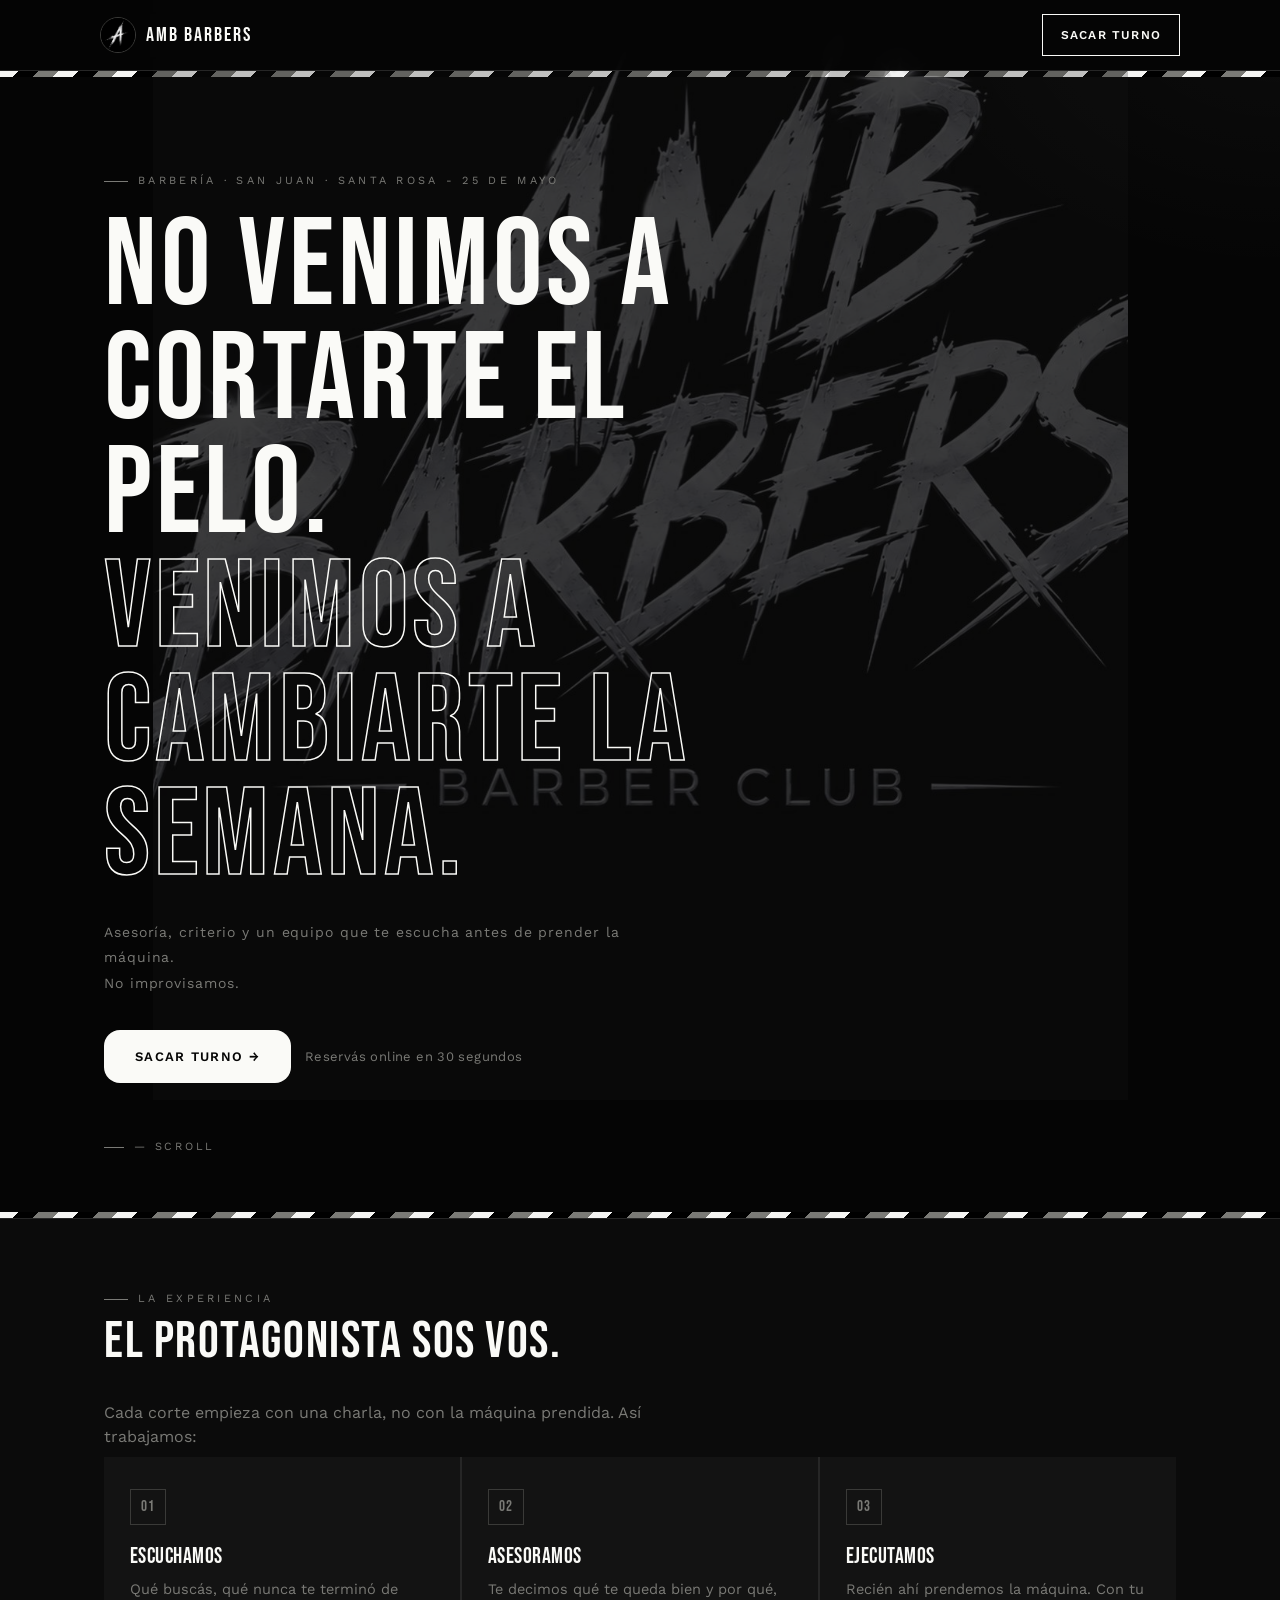
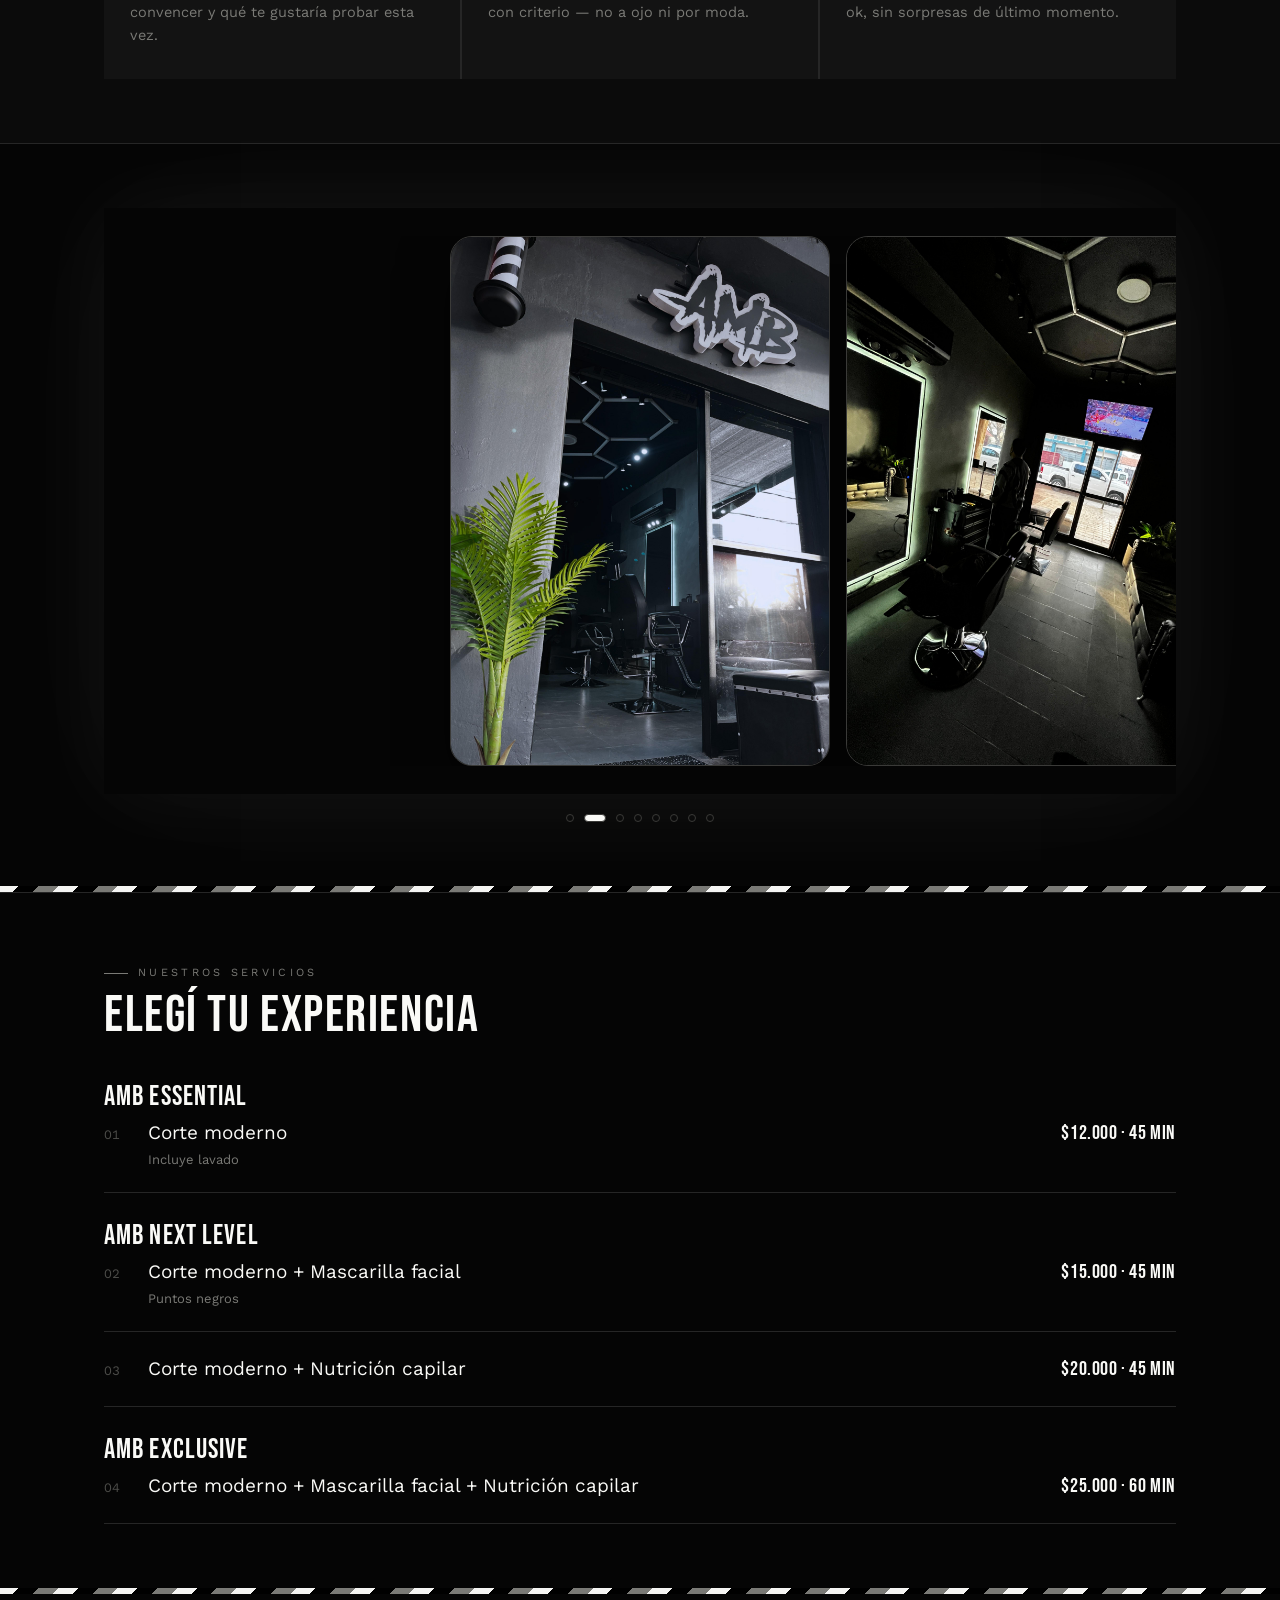
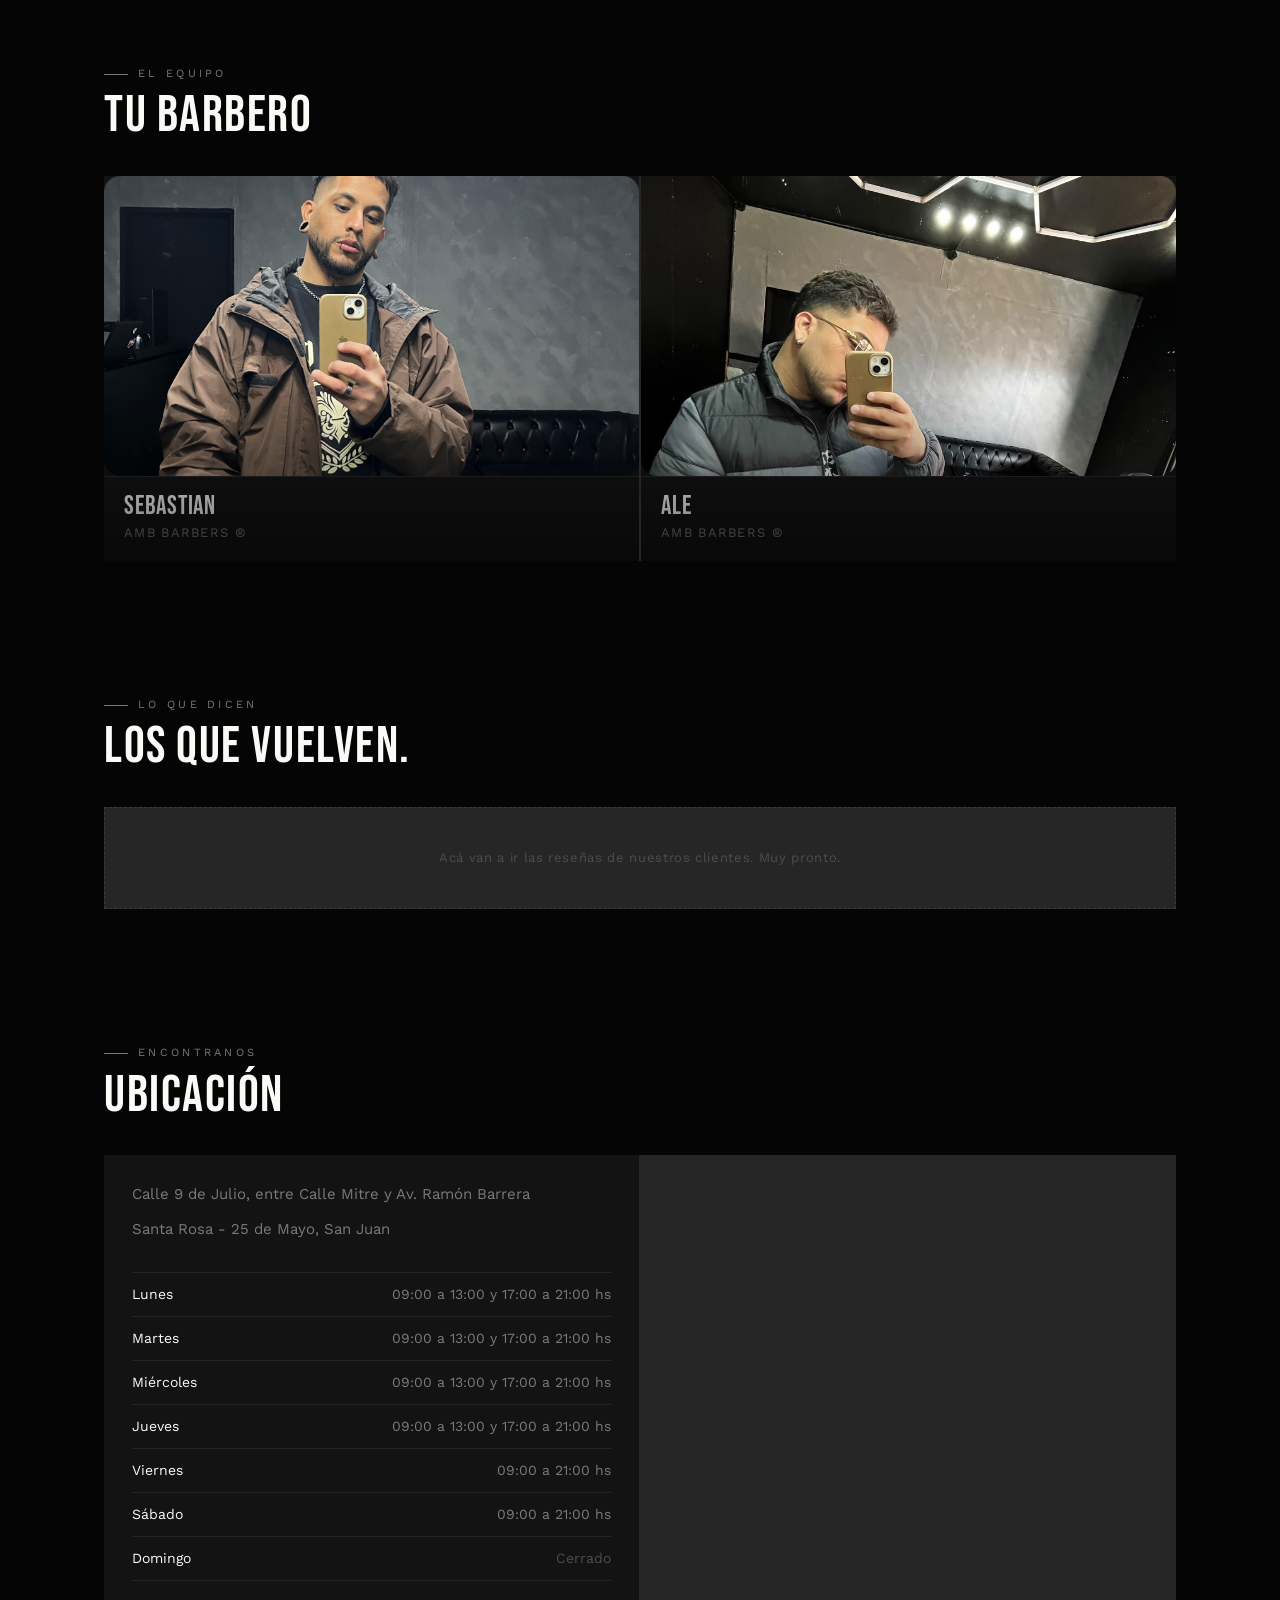
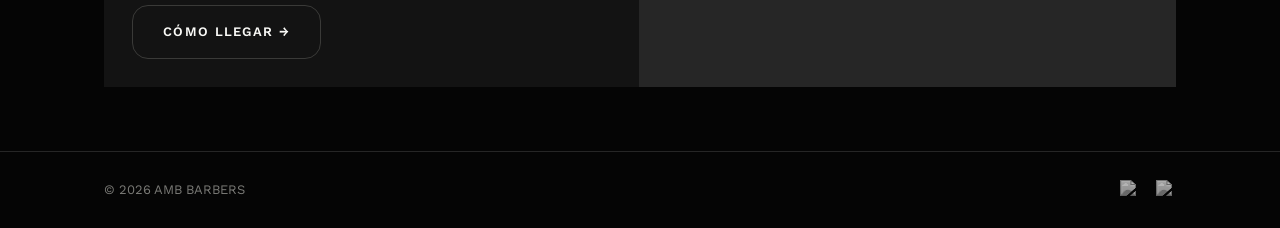
==== index.html @ 5ea49b8d "porfi dios q funcione" ====
<!DOCTYPE html>
<html lang="es">
<head>
<meta charset="UTF-8">
<meta name="viewport" content="width=device-width, initial-scale=1.0">
<title>AMB BARBERS | Turnos Online</title>
<meta name="description" content="Reservá tu turno online en AMB BARBERS, San Juan. Elegí barbero, servicio y horario en segundos.">

<!-- Open Graph: sin esto, WhatsApp Estado no arma el preview con foto -->
<meta property="og:type" content="website">
<meta property="og:url" content="https://nomadcode02-design.github.io/amb-barber/">
<meta property="og:title" content="AMB BARBERS | Turnos Online">
<meta property="og:description" content="Reservá tu turno online en AMB BARBERS, San Juan. Elegí barbero, servicio y horario en segundos.">
<meta property="og:image" content="https://nomadcode02-design.github.io/amb-barber/assets/logo-amb-barbers-watermark.jpg">
<meta property="og:image:secure_url" content="https://nomadcode02-design.github.io/amb-barber/assets/logo-amb-barbers-watermark.jpg">
<meta property="og:locale" content="es_AR">

<meta name="twitter:card" content="summary_large_image">
<meta name="twitter:title" content="AMB BARBERS | Turnos Online">
<meta name="twitter:description" content="Reservá tu turno online en AMB BARBERS, San Juan. Elegí barbero, servicio y horario en segundos.">
<meta name="twitter:image" content="https://nomadcode02-design.github.io/amb-barber/assets/logo-amb-barbers-watermark.jpg">
<link rel="preconnect" href="https://fonts.googleapis.com">
<link href="https://fonts.googleapis.com/css2?family=Bebas+Neue&family=Work+Sans:wght@400;500;600&display=swap" rel="stylesheet">
<link rel="stylesheet" href="style.css">
</head>
<body>

<div class="site-bg-mark"><img src="assets/logo-amb-barbers-watermark.jpg" alt=""></div>

<header>
  <div class="nav wrap">
    <a href="index.html" class="brand" id="brand-link">
      <img src="assets/logo-a-mark.jpeg" alt="AMB BARBERS">
      <span>AMB BARBERS</span>
    </a>
    <a class="cta" href="formulario.html">Sacar turno</a>
  </div>
</header>
<div class="stripe"></div>

<section class="hero">
  <div class="wrap hero-inner">
    <div class="hero-copy">
      <div class="eyebrow">Barbería · San Juan · Santa Rosa - 25 de Mayo</div>
      <h1>No venimos a cortarte el pelo.<br><em>Venimos a cambiarte la semana.</em></h1>
      <p class="fine-print" style="font-size:14px;color:var(--fg-dim);letter-spacing:.9px;margin-top:26px;margin-bottom:28px;line-height:1.8;">Asesoría, criterio y un equipo que te escucha antes de prender la máquina.<br>No improvisamos.</p>
      <div class="actions">
        <a class="btn btn-primary" href="formulario.html">Sacar turno →</a>
        <span class="reserva-sub">Reservás online en 30 segundos</span>
      </div>
      <div class="scroll-hint">— Scroll</div>
    </div>
  </div>
</section>

<div class="stripe"></div>

<section class="philosophy" id="experiencia">
  <div class="wrap">
    <div class="section-head">
      <div class="eyebrow">La experiencia</div>
      <h2>El protagonista sos vos.</h2>
    </div>
    <p style="max-width:620px;color:var(--fg-dim);font-size:16px;margin-bottom:8px">Cada corte empieza con una charla, no con la máquina prendida. Así trabajamos:</p>
    <div class="steps">
      <div class="step-card">
        <span class="step-num">01</span>
        <h3>Escuchamos</h3>
        <p>Qué buscás, qué nunca te terminó de convencer y qué te gustaría probar esta vez.</p>
      </div>
      <div class="step-card">
        <span class="step-num">02</span>
        <h3>Asesoramos</h3>
        <p>Te decimos qué te queda bien y por qué, con criterio — no a ojo ni por moda.</p>
      </div>
      <div class="step-card">
        <span class="step-num">03</span>
        <h3>Ejecutamos</h3>
        <p>Recién ahí prendemos la máquina. Con tu ok, sin sorpresas de último momento.</p>
      </div>
    </div>
  </div>
</section>

<section class="gallery-section">
  <div class="wrap">
    <div class="gallery-frame">
      <div class="carousel" id="carousel">
        <img src="assets/local-1.jpeg" alt="Entrada AMB Barbers">
        <img src="assets/local-2.jpeg" alt="Interior AMB Barbers">
        <img src="assets/local-3.jpeg" alt="Estación de espejos AMB Barbers">
        <img src="assets/local-4.jpeg" alt="Estaciones de corte AMB Barbers">
        <img src="assets/local-5.jpeg" alt="Silla de barbero AMB Barbers">
        <img src="assets/local-6.jpeg" alt="Salón AMB Barbers">
        <img src="assets/local-7.jpeg" alt="AMB Barbers">
        <img src="assets/local-8.jpeg" alt="AMB Barbers">
      </div>
    </div>
    <div class="carousel-dots" id="carousel-dots"></div>
  </div>
</section>

<div class="stripe"></div>

<section class="services" id="servicios">
  <div class="wrap">
    <div class="section-head">
      <div class="eyebrow">Nuestros servicios</div>
      <h2>Elegí tu experiencia</h2>
    </div>
    <div id="services-list"><!-- se completa desde data.js --></div>
  </div>
</section>

<div class="stripe"></div>

<section class="barbers-section">
  <div class="wrap">
    <div class="section-head">
      <div class="eyebrow">El equipo</div>
      <h2>Tu barbero</h2>
    </div>
    <div class="barbers">
      <div class="barber-card">
        <img src="assets/barbero-sebastian.jpeg" alt="Sebastian">
        <div class="info"><h3>Sebastian</h3><p>AMB BARBERS ®</p></div>
      </div>
      <div class="barber-card">
        <img src="assets/barbero-ale.jpeg" alt="Ale">
        <div class="info"><h3>Ale</h3><p>AMB BARBERS ®</p></div>
      </div>
    </div>
  </div>
</section>

<section class="testimonials-section">
  <div class="wrap">
    <div class="section-head">
      <div class="eyebrow">Lo que dicen</div>
      <h2>Los que vuelven.</h2>
    </div>
    <div class="testimonials">
      <div class="testi-placeholder">Acá van a ir las reseñas de nuestros clientes. Muy pronto.</div>
    </div>
  </div>
</section>

<section class="location-section">
  <div class="wrap">
    <div class="section-head">
      <div class="eyebrow">Encontranos</div>
      <h2>Ubicación</h2>
    </div>
    <div class="location">
      <div class="details">
        <p>Calle 9 de Julio, entre Calle Mitre y Av. Ramón Barrera</p>
        <p>Santa Rosa - 25 de Mayo, San Juan</p>

        <div class="hours" id="hours-list"><!-- se completa desde data.js --></div>

        <a class="btn btn-outline" href="https://www.google.com/maps/dir/?api=1&destination=AMB+BARBER+CREW+San+Juan" target="_blank" rel="noopener">Cómo llegar →</a>
      </div>
      <iframe src="https://www.google.com/maps/embed?pb=!1m18!1m12!1m3!1d1167.2320628556251!2d-68.31467942738881!3d-31.74550204469777!2m3!1f0!2f0!3f0!3m2!1i1024!2i768!4f13.1!3m3!1m2!1s0x968105f3e733da51%3A0xf9f2771a31c8fe1!2sAMB%20BARBER%20CREW!5e0!3m2!1ses-419!2sar!4v1773556820463!5m2!1ses-419!2sar" loading="lazy"></iframe>
    </div>
  </div>
</section>

<footer>
  <div class="wrap row">
    <span>© 2026 AMB BARBERS</span>
    <div class="socials">
      <a href="https://www.instagram.com/amb_barbers?igsh=MWtrejcyOGhrdHF5eA%3D%3D&utm_source=qr" target="_blank" rel="noopener"><img src="https://placehold.co/20x20/1c1a17/f2ede2?text=IG" alt="Instagram"></a>
      <a href="formulario.html"><img src="https://placehold.co/20x20/1c1a17/8fbf7a?text=WA" alt="WhatsApp"></a>
    </div>
  </div>
</footer>

<script src="data.js"></script>
<script>
  // Servicios
  const list = document.getElementById('services-list');
  const BADGES = {
    'corte-lavado': 'AMB ESSENTIAL',
    'corte-mascarilla': 'AMB NEXT LEVEL',
    'corte-completo': 'AMB EXCLUSIVE',
  };
  SERVICIOS.forEach((s,i)=>{
    const badge = BADGES[s.id];
    if (badge) {
      const badgeWrap = document.createElement('div');
      badgeWrap.className = 'service-badge-wrap';
      badgeWrap.innerHTML = `<span class="service-badge">${badge}</span>`;
      list.appendChild(badgeWrap);
    }
    const row = document.createElement('div');
    row.className = 'service-row' + (badge ? ' has-badge' : '');
    row.innerHTML = `<span class="num">0${i+1}</span><span class="name">${s.nombre}${s.detalle?`<small>${s.detalle}</small>`:''}</span><span class="meta">${s.precio} · ${s.duracion} min</span>`;
    list.appendChild(row);
  });

  // Horarios (usa las mismas constantes de data.js, no se tocan)
  const NOMBRES_DIA = ['Domingo','Lunes','Martes','Miércoles','Jueves','Viernes','Sábado'];
  const hoursList = document.getElementById('hours-list');
  for (let d = 1; d <= 7; d++) {
    const dow = d % 7; // 1..6,0 -> Lunes..Sábado,Domingo
    const franjasDelDia = HORARIOS_POR_DIA[dow] || [];
    const abierto = franjasDelDia.length > 0;
    const textoHorario = abierto
      ? franjasDelDia.map(f => `${f.apertura} a ${f.cierre}`).join(' y ') + ' hs'
      : 'Cerrado';
    const row = document.createElement('div');
    row.className = 'hours-row' + (abierto ? '' : ' closed');
    row.innerHTML = `<span class="day">${NOMBRES_DIA[dow]}</span><span class="time">${textoHorario}</span>`;
    hoursList.appendChild(row);
  }  // Carrusel de fotos del local: arma los puntos y sincroniza con el scroll
  const carousel = document.getElementById('carousel');
  const dotsWrap = document.getElementById('carousel-dots');
  if (carousel && dotsWrap) {
    const slides = Array.from(carousel.children);
    slides.forEach((_, i) => {
      const dot = document.createElement('button');
      dot.className = 'dot' + (i === 0 ? ' active' : '');
      dot.setAttribute('aria-label', `Ver foto ${i + 1}`);
      dot.addEventListener('click', () => {
        slides[i].scrollIntoView({ behavior: 'smooth', inline: 'center', block: 'nearest' });
      });
      dotsWrap.appendChild(dot);
    });
    const dots = Array.from(dotsWrap.children);

    const carouselObserver = new IntersectionObserver((entries) => {
      entries.forEach(entry => {
        if (entry.isIntersecting) {
          const idx = slides.indexOf(entry.target);
          dots.forEach(d => d.classList.remove('active'));
          if (dots[idx]) dots[idx].classList.add('active');
        }
      });
    }, { root: carousel, threshold: 0.6 });
    slides.forEach(s => carouselObserver.observe(s));
  }

  // Doble clic en el logo → acceso directo al panel de control
  const brandLink = document.getElementById('brand-link');
  if (brandLink) {
    let clickTimer = null;
    brandLink.addEventListener('click', (e) => {
      e.preventDefault();
      if (clickTimer) {
        clearTimeout(clickTimer);
        clickTimer = null;
        window.location.href = 'panel.html';
      } else {
        clickTimer = setTimeout(() => {
          clickTimer = null;
          window.location.href = brandLink.getAttribute('href');
        }, 280);
      }
    });
  }
</script>
</body>
</html>
---- style.css ----
:root{
  --bg:#050505;
  --bg-alt:#0e0e0e;
  --panel:#131313;
  --panel-2:#1a1a1a;
  --fg:#fafaf7;
  --fg-dim:#7a7a76;
  --fg-dimmer:#4d4d4a;
  --line:#262626;
  --line-strong:#3a3a38;
  --accent:#ffffff;
  --radius:16px;
}

*{box-sizing:border-box;margin:0;padding:0}

html{-webkit-tap-highlight-color:transparent}

body{
  background:
    radial-gradient(ellipse 900px 500px at 15% -10%, rgba(255,255,255,.05), transparent 60%),
    radial-gradient(ellipse 700px 500px at 100% 0%, rgba(255,255,255,.03), transparent 55%),
    var(--bg);
  color:var(--fg);
  font-family:'Work Sans',sans-serif;
  line-height:1.5;
  -webkit-font-smoothing:antialiased;
  overflow-x:hidden;
}

h1,h2,h3,.display{
  font-family:'Bebas Neue',sans-serif;
  letter-spacing:.03em;
  font-weight:400;
  line-height:.92;
  text-transform:uppercase;
}

a{color:inherit;text-decoration:none}
img{max-width:100%;display:block}

.wrap{max-width:1120px;margin:0 auto;padding:0 24px}

::selection{background:var(--fg);color:var(--bg)}

/* ---- signature: barber-pole stripe divider (mono: negro / blanco / gris) ---- */
.stripe{
  height:6px;
  background:repeating-linear-gradient(
    -45deg,
    #000 0 14px,
    #f5f5f3 14px 28px,
    #7a7a76 28px 42px
  );
}

/* ---- header ---- */
header{
  position:sticky;top:0;z-index:20;
  background:rgba(5,5,5,.85);
  backdrop-filter:blur(10px);
  border-bottom:1px solid var(--line);
}
.nav{display:flex;align-items:center;justify-content:space-between;padding:14px 20px;gap:12px}
.brand{display:flex;align-items:center;gap:10px;min-width:0}
.brand img{height:36px;width:36px;border-radius:50%;object-fit:cover;flex-shrink:0;border:1px solid var(--line-strong)}
.brand span{font-family:'Bebas Neue',sans-serif;font-size:20px;letter-spacing:.1em;white-space:nowrap}
.nav a.cta{
  border:1px solid var(--fg);
  color:var(--fg);
  padding:11px 18px;
  font-size:12px;
  letter-spacing:.1em;
  text-transform:uppercase;
  font-weight:600;
  white-space:nowrap;
  transition:background .15s,color .15s;
}
.nav a.cta:hover,.nav a.cta:active{background:var(--fg);color:var(--bg)}

/* ---- hero ---- */
.hero{padding:88px 0 56px;position:relative;overflow:hidden}
.hero .eyebrow{
  display:inline-flex;align-items:center;gap:10px;
  color:var(--fg-dim);letter-spacing:.3em;text-transform:uppercase;font-size:11px;margin-bottom:20px;
}
.hero .eyebrow::before{content:'';width:24px;height:1px;background:var(--fg-dim)}
.hero h1{font-size:clamp(48px,13vw,124px);}
.hero h1 em{font-style:normal;-webkit-text-stroke:1.5px var(--fg);color:transparent}
.hero p{max-width:520px;color:var(--fg-dim);margin-top:22px;font-size:16px}
.hero .actions{display:flex;gap:14px;margin-top:34px;flex-wrap:wrap}

.btn{
  display:inline-flex;align-items:center;justify-content:center;
  padding:16px 30px;border-radius:var(--radius);
  font-size:13px;letter-spacing:.1em;text-transform:uppercase;font-weight:600;
  transition:transform .15s, background .15s, color .15s, border-color .15s;
  min-height:50px;
  border:1px solid transparent;
}
.btn-primary{background:var(--fg);color:var(--bg)}
.btn-primary:hover{transform:translateY(-2px);background:#d8d8d4}
.btn-outline{border:1px solid var(--line-strong);color:var(--fg)}
.btn-outline:hover{border-color:var(--fg)}

/* ---- section shell ---- */
section{padding:64px 0}
.section-head{margin-bottom:36px}
.section-head .eyebrow{
  display:inline-flex;align-items:center;gap:10px;
  color:var(--fg-dim);letter-spacing:.3em;text-transform:uppercase;font-size:11px;margin-bottom:10px;
}
.section-head .eyebrow::before{content:'';width:24px;height:1px;background:var(--fg-dim)}
.section-head h2{font-size:clamp(32px,7vw,52px)}

/* ---- philosophy ---- */
.philosophy{background:rgba(14,14,14,.72);backdrop-filter:blur(2px);-webkit-backdrop-filter:blur(2px);border-top:1px solid var(--line);border-bottom:1px solid var(--line)}
.philosophy p{max-width:680px;color:var(--fg-dim);font-size:17px}
.philosophy p+p{margin-top:14px}

/* ---- gallery ---- */
.gallery{display:grid;grid-template-columns:repeat(6,1fr);gap:2px;background:var(--line)}
.gallery img{width:100%;height:170px;object-fit:cover;border-radius:var(--radius);transition:filter .25s}
.gallery img:hover{filter:grayscale(0)}
@media(max-width:720px){.gallery{grid-template-columns:repeat(3,1fr)}.gallery img{height:120px}}
@media(max-width:420px){.gallery{grid-template-columns:repeat(2,1fr)}.gallery img{height:150px}}

/* ---- services ---- */
.services{border-top:1px solid var(--line)}
.service-row{
  display:flex;justify-content:space-between;align-items:baseline;
  padding:22px 0;border-bottom:1px solid var(--line);
  gap:16px;
}
.service-row.has-badge{padding-top:0}
.service-badge-wrap{display:flex;padding-top:22px}
.service-badge-wrap:first-child{padding-top:0}
.service-badge{
  color:var(--fg);
  font-family:'Bebas Neue',sans-serif;
  font-size:clamp(22px,5vw,28px);
  letter-spacing:.04em;
}
.service-row .num{color:var(--fg-dimmer);font-size:13px;width:28px;flex-shrink:0;font-variant-numeric:tabular-nums}
.service-row .name{flex:1;font-size:19px}
.service-row .name small{display:block;color:var(--fg-dim);font-size:13px;margin-top:3px;text-transform:none;letter-spacing:0}
.service-row .meta{color:var(--fg);font-family:'Bebas Neue',sans-serif;font-size:20px;letter-spacing:.03em;white-space:nowrap}
@media(max-width:520px){
  .service-row{flex-wrap:wrap}
  .service-row .name{width:100%}
  .service-row .meta{margin-left:40px}
}

/* ---- barbers ---- */
.barbers{display:grid;grid-template-columns:1fr 1fr;gap:2px;background:var(--line)}
.barber-card{background:var(--panel);overflow:hidden;position:relative}
.barber-card img{width:100%;height:300px;object-fit:cover;border-radius:var(--radius)}
.barber-card .info{padding:18px 20px;border-top:1px solid var(--line)}
.barber-card h3{font-size:26px}
.barber-card p{color:var(--fg-dim);font-size:13px;margin-top:4px;letter-spacing:.1em;text-transform:uppercase}
@media(max-width:600px){.barbers{grid-template-columns:1fr}.barber-card img{height:260px}}

/* ---- location ---- */
.location{display:grid;grid-template-columns:1fr 1fr;gap:2px;align-items:stretch;background:var(--line)}
.location .details{background:var(--panel);padding:28px;display:flex;flex-direction:column;justify-content:center}
.location .details p{color:var(--fg-dim);margin-bottom:12px;font-size:15px}
.location .details p:last-child{color:var(--fg);letter-spacing:.05em}
.location iframe{width:100%;height:100%;min-height:280px;border:0;filter:grayscale(100%) invert(92%) contrast(85%)}
@media(max-width:720px){.location{grid-template-columns:1fr}.location iframe{min-height:240px}}

/* ---- footer ---- */
footer{border-top:1px solid var(--line);padding:28px 0;color:var(--fg-dim);font-size:13px}
footer .row{display:flex;justify-content:space-between;align-items:center;flex-wrap:wrap;gap:16px}
.socials{display:flex;gap:16px}
.socials img{height:20px;width:20px;opacity:.7;filter:grayscale(100%)}
.socials a:hover img{opacity:1}

/* ---- mobile refinements ---- */
@media(max-width:600px){
  .wrap{padding:0 18px}
  .hero{padding:64px 0 40px}
  .hero .actions{flex-direction:column}
  .hero .actions .btn{width:100%}
  section{padding:48px 0}
  .nav a.cta{padding:9px 14px;font-size:11px}
  .brand span{font-size:17px}
}

/* ---- accessibility ---- */
a:focus-visible,button:focus-visible{outline:2px solid var(--fg);outline-offset:2px}

/* ================= NUEVO: sección "experiencia" con pasos ================= */
.steps{display:grid;grid-template-columns:repeat(3,1fr);gap:2px;background:var(--line);margin-top:8px}
.step-card{
  background:var(--panel);padding:32px 26px;position:relative;overflow:hidden;
  transition:background .2s;
}
.step-card::before{
  content:'';position:absolute;top:0;left:0;right:0;height:1px;
  background:linear-gradient(90deg,transparent,rgba(255,255,255,.5),transparent);
  opacity:0;transition:opacity .25s;
}
.step-card:hover{background:var(--panel-2)}
.step-card:hover::before{opacity:1}
.step-num{
  display:inline-flex;align-items:center;justify-content:center;
  width:36px;height:36px;border:1px solid var(--line-strong);
  font-family:'Bebas Neue',sans-serif;font-size:15px;letter-spacing:.05em;
  margin-bottom:22px;color:var(--fg-dim);
}
.step-card h3{font-size:22px;margin-bottom:10px;letter-spacing:.02em}
.step-card p{color:var(--fg-dim);font-size:14.5px;line-height:1.6}
@media(max-width:720px){.steps{grid-template-columns:1fr}}

/* ================= NUEVO: hero — solo texto, con el logo grande de fondo global ================= */
.hero-inner{position:relative}
.hero-copy{position:relative;z-index:2;max-width:640px}
.reserva-sub{color:var(--fg-dim);font-size:13px;letter-spacing:.03em;align-self:center}
.scroll-hint{
  margin-top:56px;color:var(--fg-dim);font-size:11px;letter-spacing:.25em;text-transform:uppercase;
  display:flex;align-items:center;gap:10px;
}
.scroll-hint::before{content:'';width:20px;height:1px;background:var(--fg-dim)}
@media(max-width:720px){
  .hero-copy{max-width:100%}
}

/* ================= NUEVO: brillo / glass en botones y tarjetas ================= */
.btn-primary{position:relative;overflow:hidden}
.btn-primary::after{
  content:'';position:absolute;top:0;left:-60%;width:40%;height:100%;
  background:linear-gradient(115deg,transparent,rgba(0,0,0,.25),transparent);
  transform:skewX(-20deg);transition:left .5s ease;
}
.btn-primary:hover::after{left:130%}

.glass{
  background:rgba(255,255,255,.03);
  border:1px solid var(--line-strong);
  backdrop-filter:blur(6px);
  box-shadow:0 1px 0 rgba(255,255,255,.06) inset, 0 20px 40px rgba(0,0,0,.35);
}

/* ================= NUEVO: equipo (grid glossy) ================= */
.barbers{grid-template-columns:repeat(2,1fr)}
.barber-card{position:relative}
.barber-card::after{
  content:'';position:absolute;inset:0;pointer-events:none;
  background:linear-gradient(180deg,transparent 55%,rgba(0,0,0,.55) 100%);
}
.barber-card img{transition:transform .4s ease, filter .4s ease}
.barber-card:hover img{transform:scale(1.04)}

/* ================= NUEVO: servicios en columnas ================= */
.services-grid{display:grid;grid-template-columns:1fr;gap:0 48px}
@media(min-width:760px){.services-grid{grid-template-columns:1fr 1fr}}
.services-col .col-label{
  color:var(--fg-dim);letter-spacing:.25em;text-transform:uppercase;font-size:11px;
  padding-bottom:14px;border-bottom:1px solid var(--line-strong);margin-bottom:6px;
}

/* ================= NUEVO: testimonios (placeholder) ================= */
.testimonials{display:grid;grid-template-columns:repeat(3,1fr);gap:2px;background:var(--line)}
.testi-card{background:var(--panel);padding:28px;display:flex;flex-direction:column;gap:16px;min-height:170px}
.testi-card .stars{color:var(--fg-dim);letter-spacing:.15em;font-size:13px}
.testi-card blockquote{color:var(--fg-dim);font-size:14.5px;line-height:1.6;flex:1}
.testi-card .who{font-size:13px;color:var(--fg-dimmer);letter-spacing:.05em}
.testi-placeholder{
  grid-column:1/-1;padding:40px 24px;text-align:center;
  color:var(--fg-dimmer);font-size:13px;letter-spacing:.05em;
  border:1px dashed var(--line-strong);background:transparent;
}
@media(max-width:760px){.testimonials{grid-template-columns:1fr}}

/* ================= NUEVO: horarios en Ubicación ================= */
.hours{margin-top:20px;border-top:1px solid var(--line)}
.hours-row{display:flex;justify-content:space-between;padding:11px 0;border-bottom:1px solid var(--line);font-size:14px}
.hours-row .day{color:var(--fg)}
.hours-row .time{color:var(--fg-dim)}
.hours-row.closed .time{color:var(--fg-dimmer)}
.location .details .btn{margin-top:24px;align-self:flex-start}

/* ================= NUEVO: logo de fondo en sección equipo ================= */
.barbers-wrap{position:relative;overflow:hidden}
.team-watermark{
  position:absolute;
  top:50%;left:50%;
  width:min(900px,140%);
  transform:translate(-50%,-50%) rotate(-4deg);
  opacity:.06;
  filter:grayscale(100%) contrast(1.1);
  pointer-events:none;
  z-index:0;
  mix-blend-mode:screen;
}
.barbers-wrap .section-head,.barbers-wrap .barbers{position:relative;z-index:1}
.brand img{background:#000}

/* ================= NUEVO: foto real en el hero (reemplaza el blob) ================= */
.hero-photo{
  position:absolute;inset:0;width:100%;height:100%;object-fit:cover;
}
.hero-visual::before{
  content:'';position:absolute;inset:0;z-index:1;
  background:linear-gradient(180deg,rgba(0,0,0,.15),rgba(0,0,0,.55) 100%);
}

/* ================= NUEVO: logo grande de fondo, fijo, en TODA la web (index y formulario) ================= */
.site-bg-mark{
  position:fixed;top:50%;left:50%;
  width:min(1000px,150vw);
  aspect-ratio:1/1.3;
  transform:translate(-50%,-50%);
  pointer-events:none;
  z-index:0;
}
.site-bg-mark img{
  width:100%;height:100%;object-fit:contain;
  mix-blend-mode:screen;
  opacity:.24;
}
header,section,footer,.form-shell{position:relative;z-index:1}

/* ================= NUEVO: hero como foto enmarcada (más prolijo que el recorte a sangre) ================= */
.hero-visual{display:flex;align-items:center;justify-content:center}
.photo-frame{
  position:relative;width:100%;aspect-ratio:4/5;
  padding:14px;
  border:1px solid var(--line-strong);
  border-radius:calc(var(--radius) + 10px);
  background:linear-gradient(160deg,#161616,#0a0a0a);
  box-shadow:0 40px 80px rgba(0,0,0,.55);
  overflow:hidden;
}
.photo-frame::before{
  content:'';position:absolute;inset:-1px;
  border:1px solid rgba(255,255,255,.08);
  border-radius:inherit;
  pointer-events:none;
}
.photo-frame img.frame-photo{
  width:100%;height:100%;object-fit:cover;
  border-radius:var(--radius);
  display:block;
}
.frame-shine{
  position:absolute;inset:14px;pointer-events:none;
  background:linear-gradient(115deg,rgba(255,255,255,.16) 0%,transparent 30%);
}

/* Logo grande, transparentado (el negro se funde con el fondo) + aura blanca */
.emblem-aura{
  position:absolute;top:50%;left:50%;
  width:80%;aspect-ratio:1/1;
  transform:translate(-50%,-50%);
  background:radial-gradient(circle, rgba(255,255,255,.4) 0%, rgba(255,255,255,.12) 35%, transparent 70%);
  filter:blur(18px);
  pointer-events:none;
}
.frame-emblem{
  position:absolute;top:50%;left:50%;
  width:72%;
  transform:translate(-50%,-50%);
  mix-blend-mode:screen;
  filter:drop-shadow(0 0 30px rgba(255,255,255,.35)) contrast(1.15);
  pointer-events:none;
}
@media(max-width:860px){.photo-frame{aspect-ratio:16/10}}

/* ================= NUEVO: carrusel de galería (una foto a la vez, deslizable) ================= */
.gallery-frame{
  padding:28px 0;
  box-shadow:
    0 0 90px rgba(255,255,255,.05),
    0 0 160px rgba(255,255,255,.03);
}
.carousel{
  display:flex;overflow-x:auto;scroll-snap-type:x mandatory;gap:16px;
  -webkit-overflow-scrolling:touch;
  scrollbar-width:none;
  padding:0 calc(50% - 190px);
}
.carousel::-webkit-scrollbar{display:none}
.carousel img{
  flex:0 0 380px;width:380px;height:530px;object-fit:cover;
  scroll-snap-align:center;
  border:1px solid var(--line-strong);
  border-radius:calc(var(--radius) + 6px);
  box-shadow:0 20px 50px rgba(0,0,0,.5);
}
@media(max-width:720px){
  .carousel{padding:0 calc(50% - 42vw)}
  .carousel img{flex-basis:84vw;width:84vw;height:calc(84vw * 1.4)}
}

.carousel-dots{display:flex;justify-content:center;gap:10px;margin-top:20px}
.dot{
  width:8px;height:8px;border-radius:50%;border:1px solid var(--line-strong);
  background:transparent;padding:0;cursor:pointer;transition:background .2s,width .3s;
}
.dot.active{background:var(--fg);width:22px;border-radius:5px}

/* ================= NUEVO: formulario de reserva (panel de vidrio) ================= */

/* El "coso grande" transparente que envuelve todo el formulario */
.form-panel{
  background:rgba(255,255,255,.035);
  border:1px solid var(--line-strong);
  border-radius:calc(var(--radius) + 6px);
  backdrop-filter:blur(14px);
  -webkit-backdrop-filter:blur(14px);
  box-shadow:0 1px 0 rgba(255,255,255,.06) inset, 0 20px 50px rgba(0,0,0,.4);
  padding:32px 24px;
}
@media(max-width:600px){.form-panel{padding:26px 18px}}

/* Los "cositos" transparentes: inputs, selects, tarjetas de barbero, horarios */
.form-panel input,
.form-panel select{
  background:rgba(255,255,255,.045) !important;
  border:1px solid var(--line-strong) !important;
  backdrop-filter:blur(6px);
  -webkit-backdrop-filter:blur(6px);
}
.form-panel input:focus,
.form-panel select:focus{
  background:rgba(255,255,255,.08) !important;
}
.form-panel .barber-pick label.opt{
  background:rgba(255,255,255,.045);
  backdrop-filter:blur(6px);
  -webkit-backdrop-filter:blur(6px);
}
.form-panel .barber-pick label.opt:has(input:checked){
  background:rgba(255,255,255,.09);
}
.form-panel .opt-avatar{
  background:rgba(255,255,255,.06);
}
.form-panel .time-pill{
  background:rgba(255,255,255,.045);
  backdrop-filter:blur(6px);
  -webkit-backdrop-filter:blur(6px);
}
.form-panel .time-pill:hover{
  background:rgba(255,255,255,.08);
}
.form-panel .time-pill.selected{
  background:var(--fg);
}
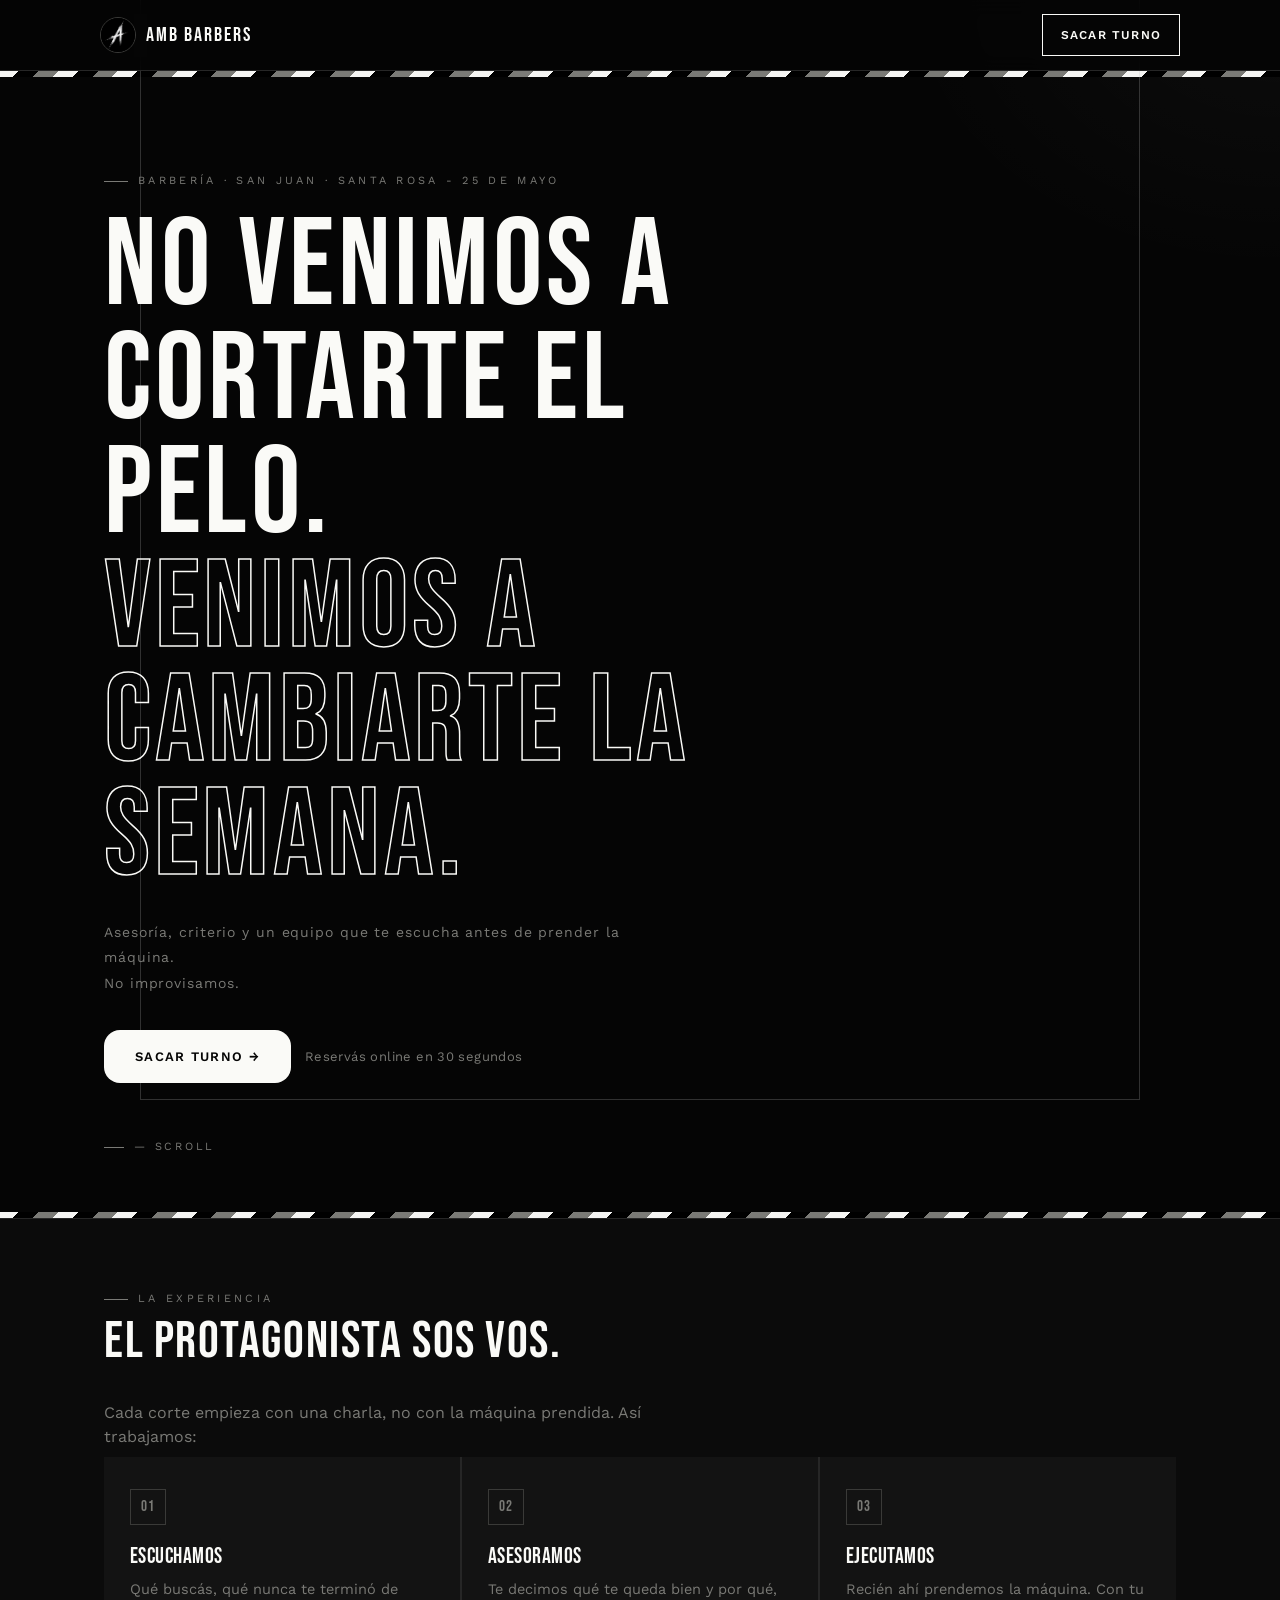
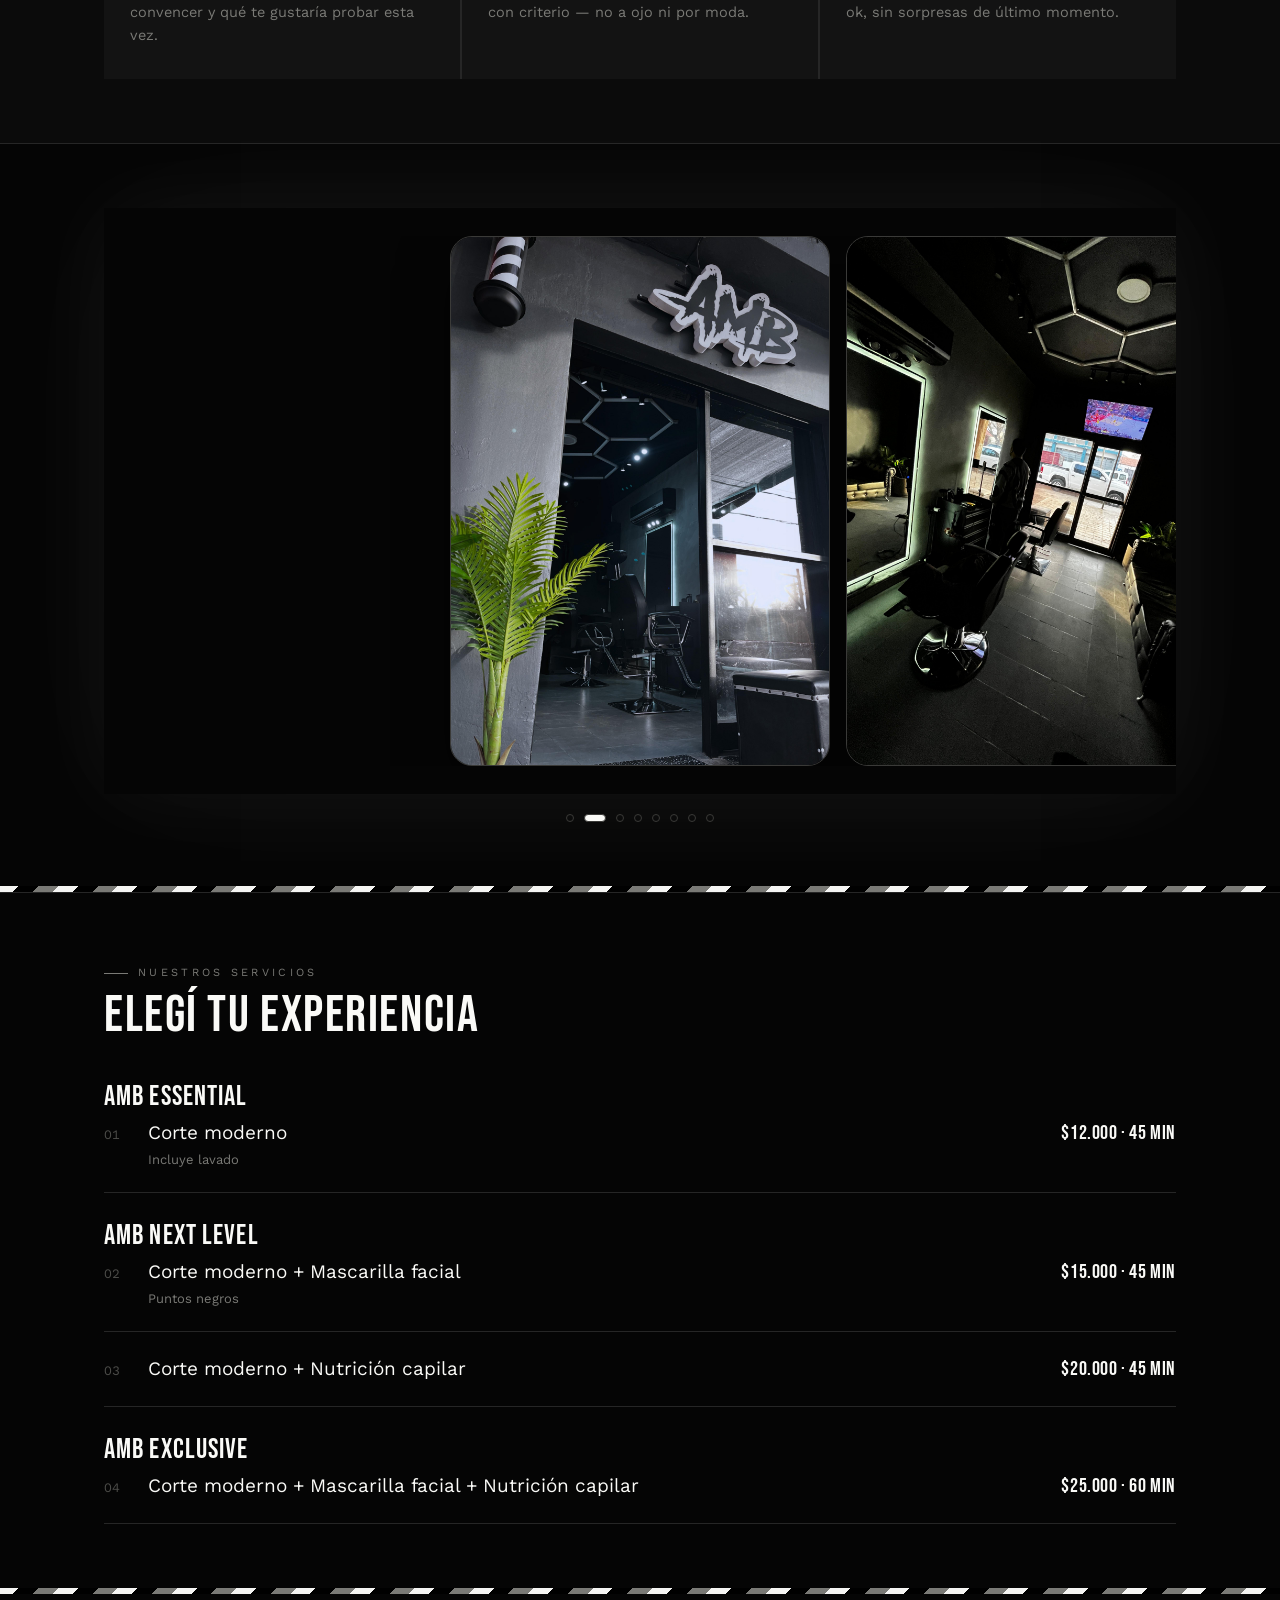
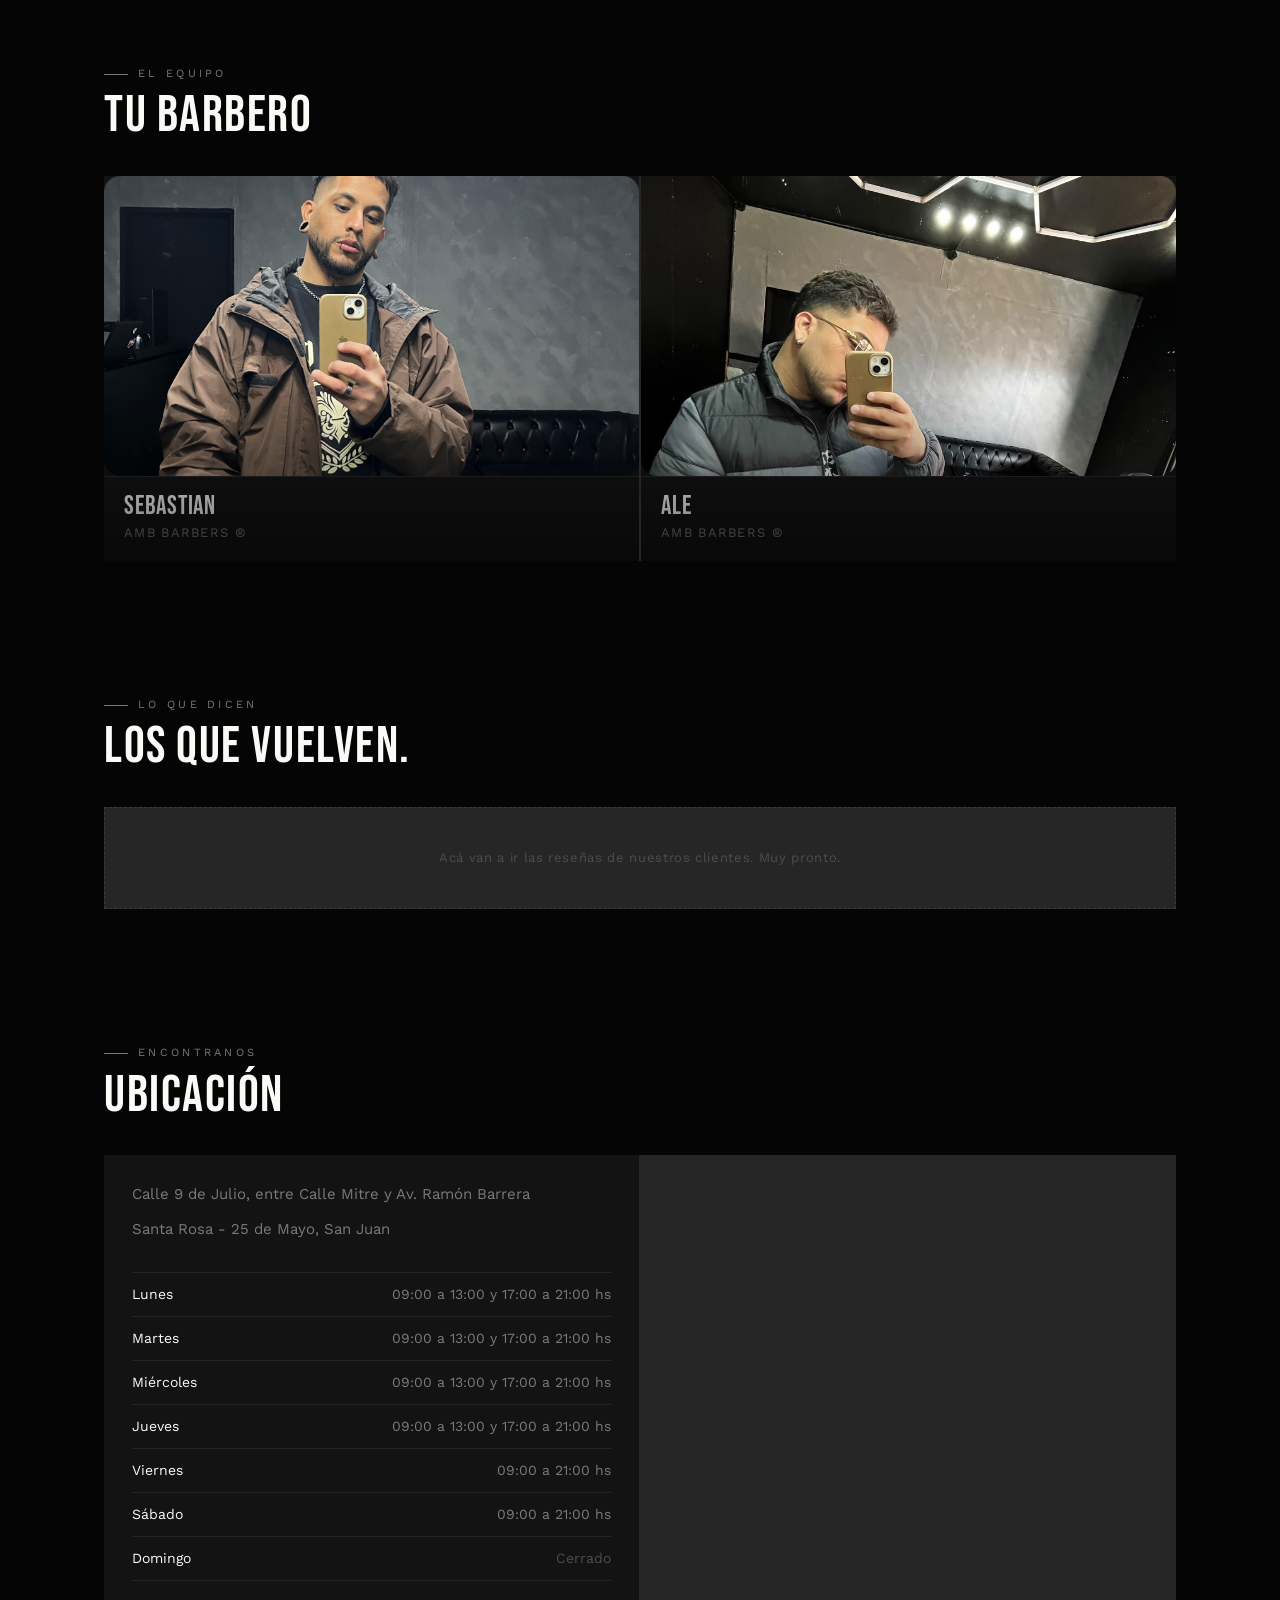
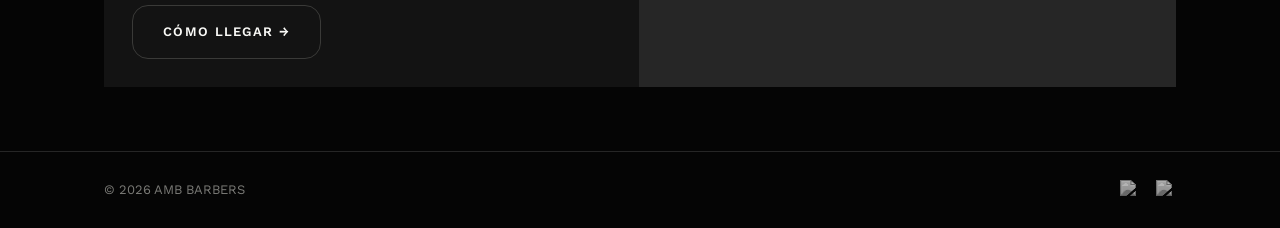
==== commit 41cc64b9: "Ajustar logo del preview para que no se corte" ====
--- a/index.html
+++ b/index.html
@@ -11,21 +11,21 @@
 <meta property="og:url" content="https://nomadcode02-design.github.io/amb-barber/">
 <meta property="og:title" content="AMB BARBERS | Turnos Online">
 <meta property="og:description" content="Reservá tu turno online en AMB BARBERS, San Juan. Elegí barbero, servicio y horario en segundos.">
-<meta property="og:image" content="https://nomadcode02-design.github.io/amb-barber/assets/logo-amb-barbers-watermark.jpg">
-<meta property="og:image:secure_url" content="https://nomadcode02-design.github.io/amb-barber/assets/logo-amb-barbers-watermark.jpg">
+<meta property="og:image" content="https://nomadcode02-design.github.io/amb-barber/assets/logo-amb-barbers-og.jpg">
+<meta property="og:image:secure_url" content="https://nomadcode02-design.github.io/amb-barber/assets/logo-amb-barbers-og.jpg">
 <meta property="og:locale" content="es_AR">
 
 <meta name="twitter:card" content="summary_large_image">
 <meta name="twitter:title" content="AMB BARBERS | Turnos Online">
 <meta name="twitter:description" content="Reservá tu turno online en AMB BARBERS, San Juan. Elegí barbero, servicio y horario en segundos.">
-<meta name="twitter:image" content="https://nomadcode02-design.github.io/amb-barber/assets/logo-amb-barbers-watermark.jpg">
+<meta name="twitter:image" content="https://nomadcode02-design.github.io/amb-barber/assets/logo-amb-barbers-og.jpg">
 <link rel="preconnect" href="https://fonts.googleapis.com">
 <link href="https://fonts.googleapis.com/css2?family=Bebas+Neue&family=Work+Sans:wght@400;500;600&display=swap" rel="stylesheet">
 <link rel="stylesheet" href="style.css">
 </head>
 <body>
 
-<div class="site-bg-mark"><img src="assets/logo-amb-barbers-watermark.jpg" alt=""></div>
+<div class="site-bg-mark"><img src="assets/logo-amb-barbers-og.jpg" alt=""></div>
 
 <header>
   <div class="nav wrap">
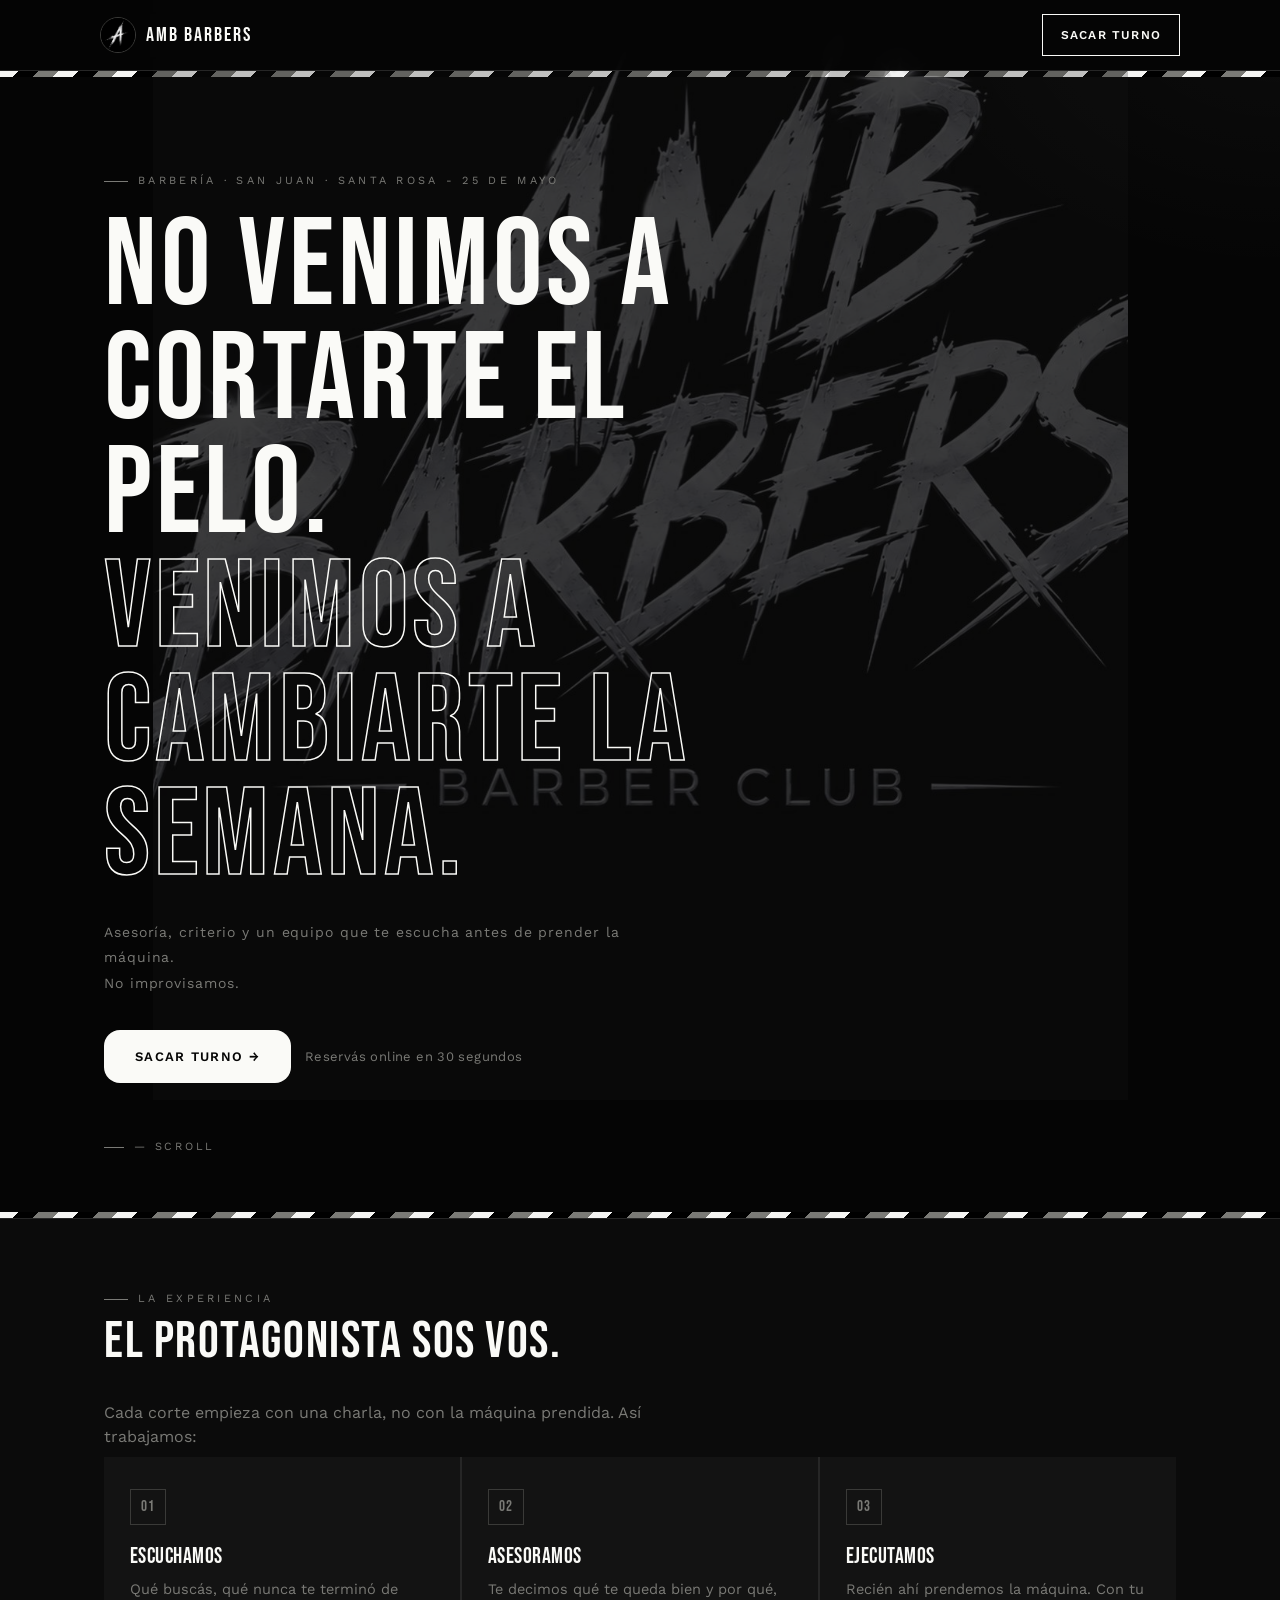
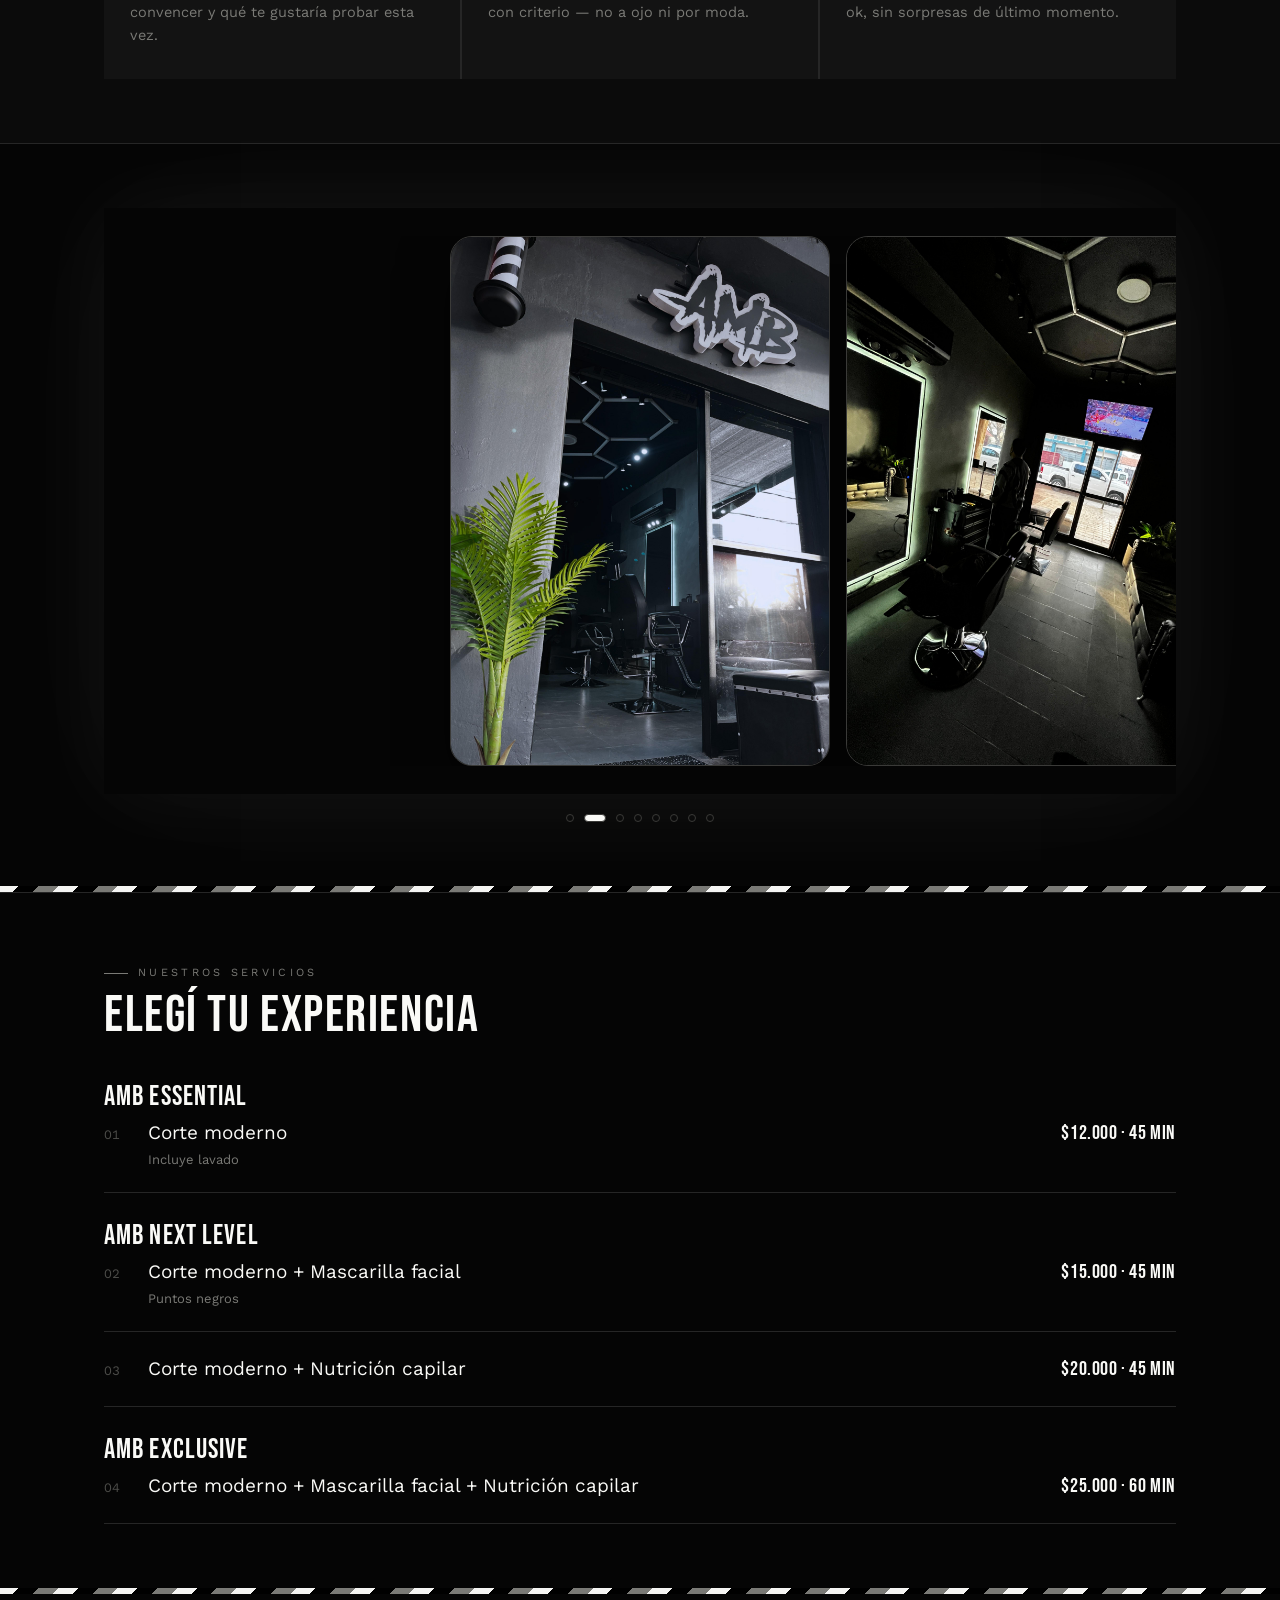
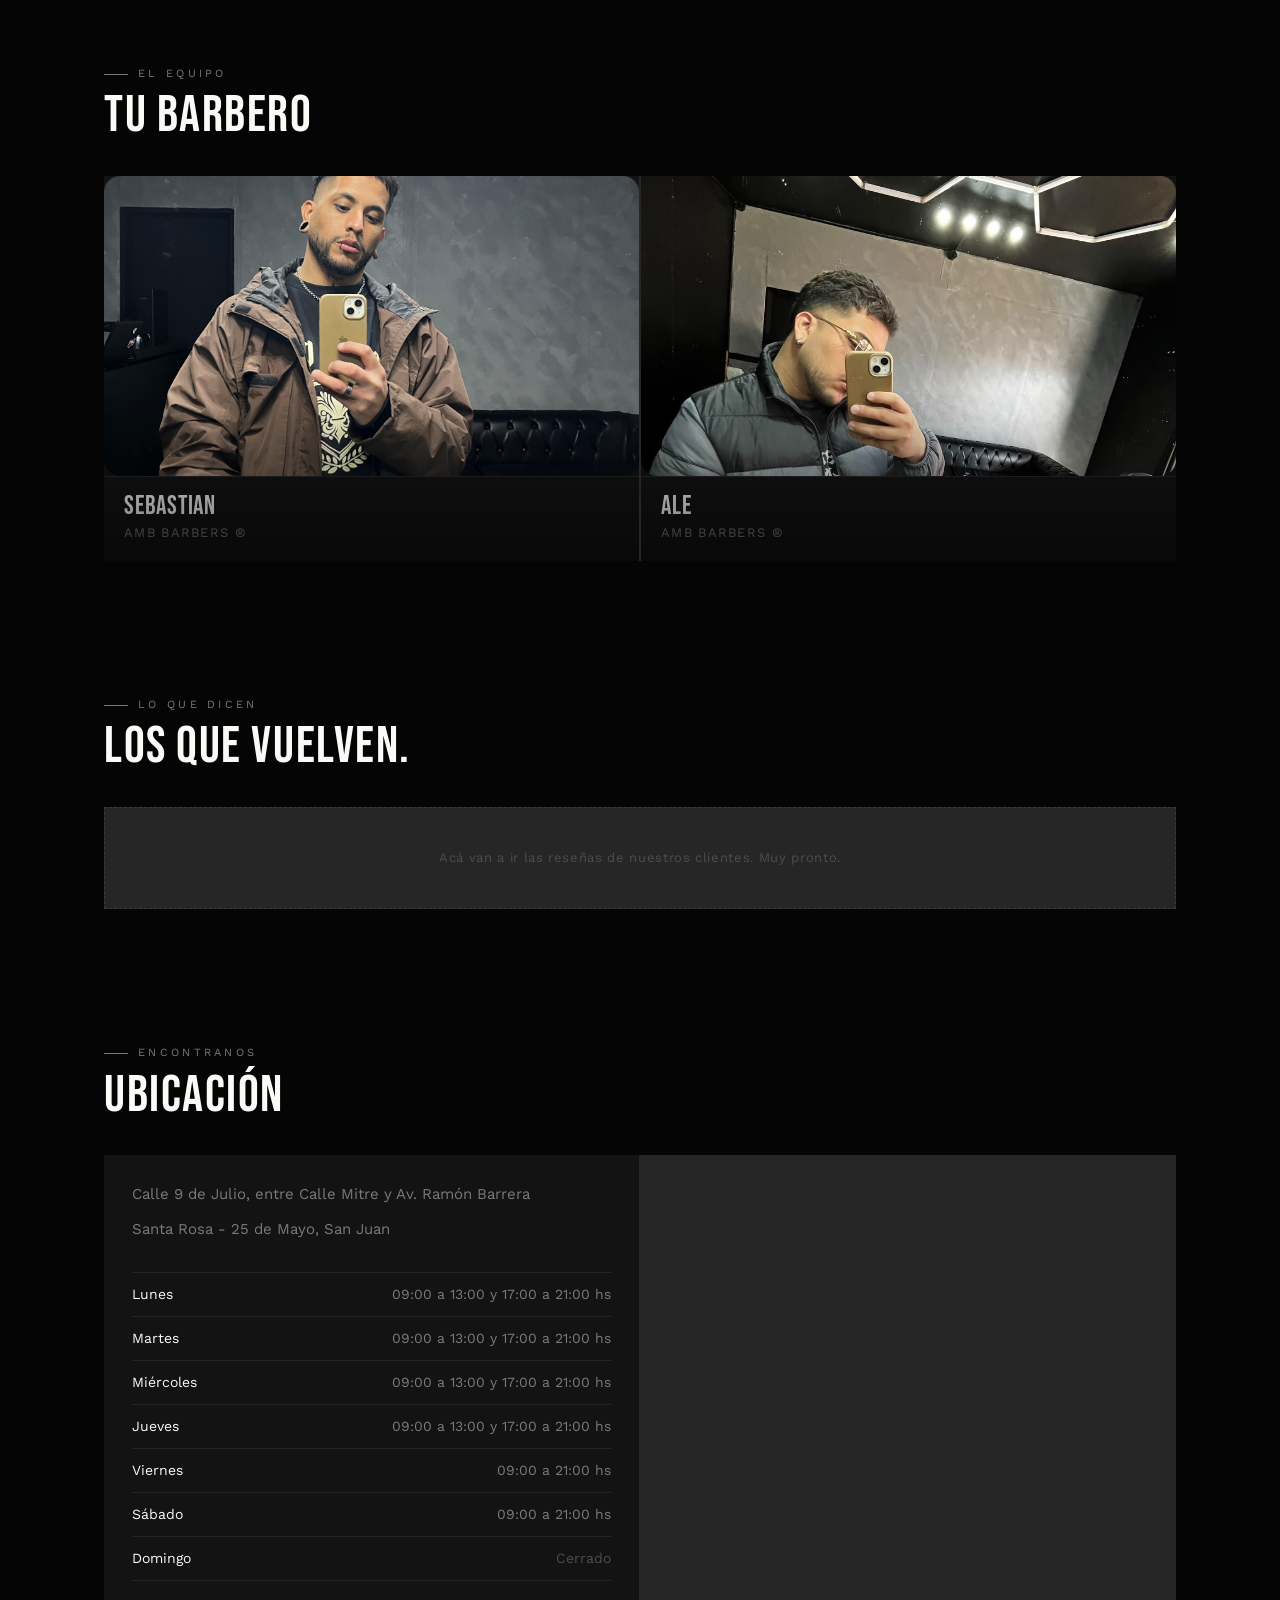
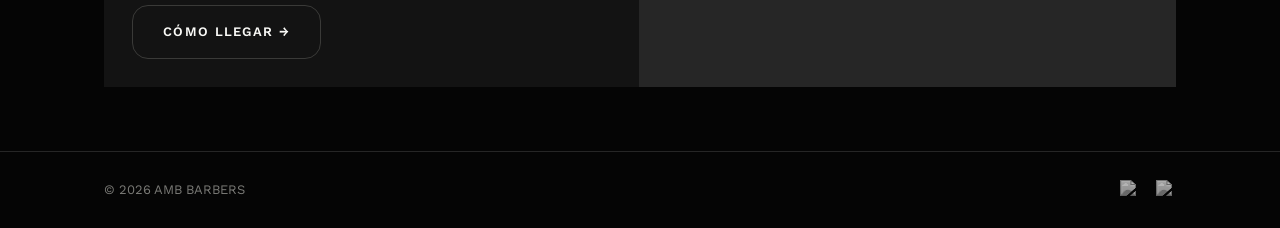
==== commit 98d86a4a: "Add files via upload" ====
--- a/index.html
+++ b/index.html
@@ -11,21 +11,21 @@
 <meta property="og:url" content="https://nomadcode02-design.github.io/amb-barber/">
 <meta property="og:title" content="AMB BARBERS | Turnos Online">
 <meta property="og:description" content="Reservá tu turno online en AMB BARBERS, San Juan. Elegí barbero, servicio y horario en segundos.">
-<meta property="og:image" content="https://nomadcode02-design.github.io/amb-barber/assets/logo-amb-barbers-og.jpg">
-<meta property="og:image:secure_url" content="https://nomadcode02-design.github.io/amb-barber/assets/logo-amb-barbers-og.jpg">
+<meta property="og:image" content="https://nomadcode02-design.github.io/amb-barber/assets/preview.jpg">
+<meta property="og:image:secure_url" content="https://nomadcode02-design.github.io/amb-barber/assets/preview.jpg">
 <meta property="og:locale" content="es_AR">
 
 <meta name="twitter:card" content="summary_large_image">
 <meta name="twitter:title" content="AMB BARBERS | Turnos Online">
 <meta name="twitter:description" content="Reservá tu turno online en AMB BARBERS, San Juan. Elegí barbero, servicio y horario en segundos.">
-<meta name="twitter:image" content="https://nomadcode02-design.github.io/amb-barber/assets/logo-amb-barbers-og.jpg">
+<meta name="twitter:image" content="https://nomadcode02-design.github.io/amb-barber/assets/preview.jpg">
 <link rel="preconnect" href="https://fonts.googleapis.com">
 <link href="https://fonts.googleapis.com/css2?family=Bebas+Neue&family=Work+Sans:wght@400;500;600&display=swap" rel="stylesheet">
 <link rel="stylesheet" href="style.css">
 </head>
 <body>
 
-<div class="site-bg-mark"><img src="assets/logo-amb-barbers-og.jpg" alt=""></div>
+<div class="site-bg-mark"><img src="assets/logo-amb-barbers-watermark.jpg" alt=""></div>
 
 <header>
   <div class="nav wrap">
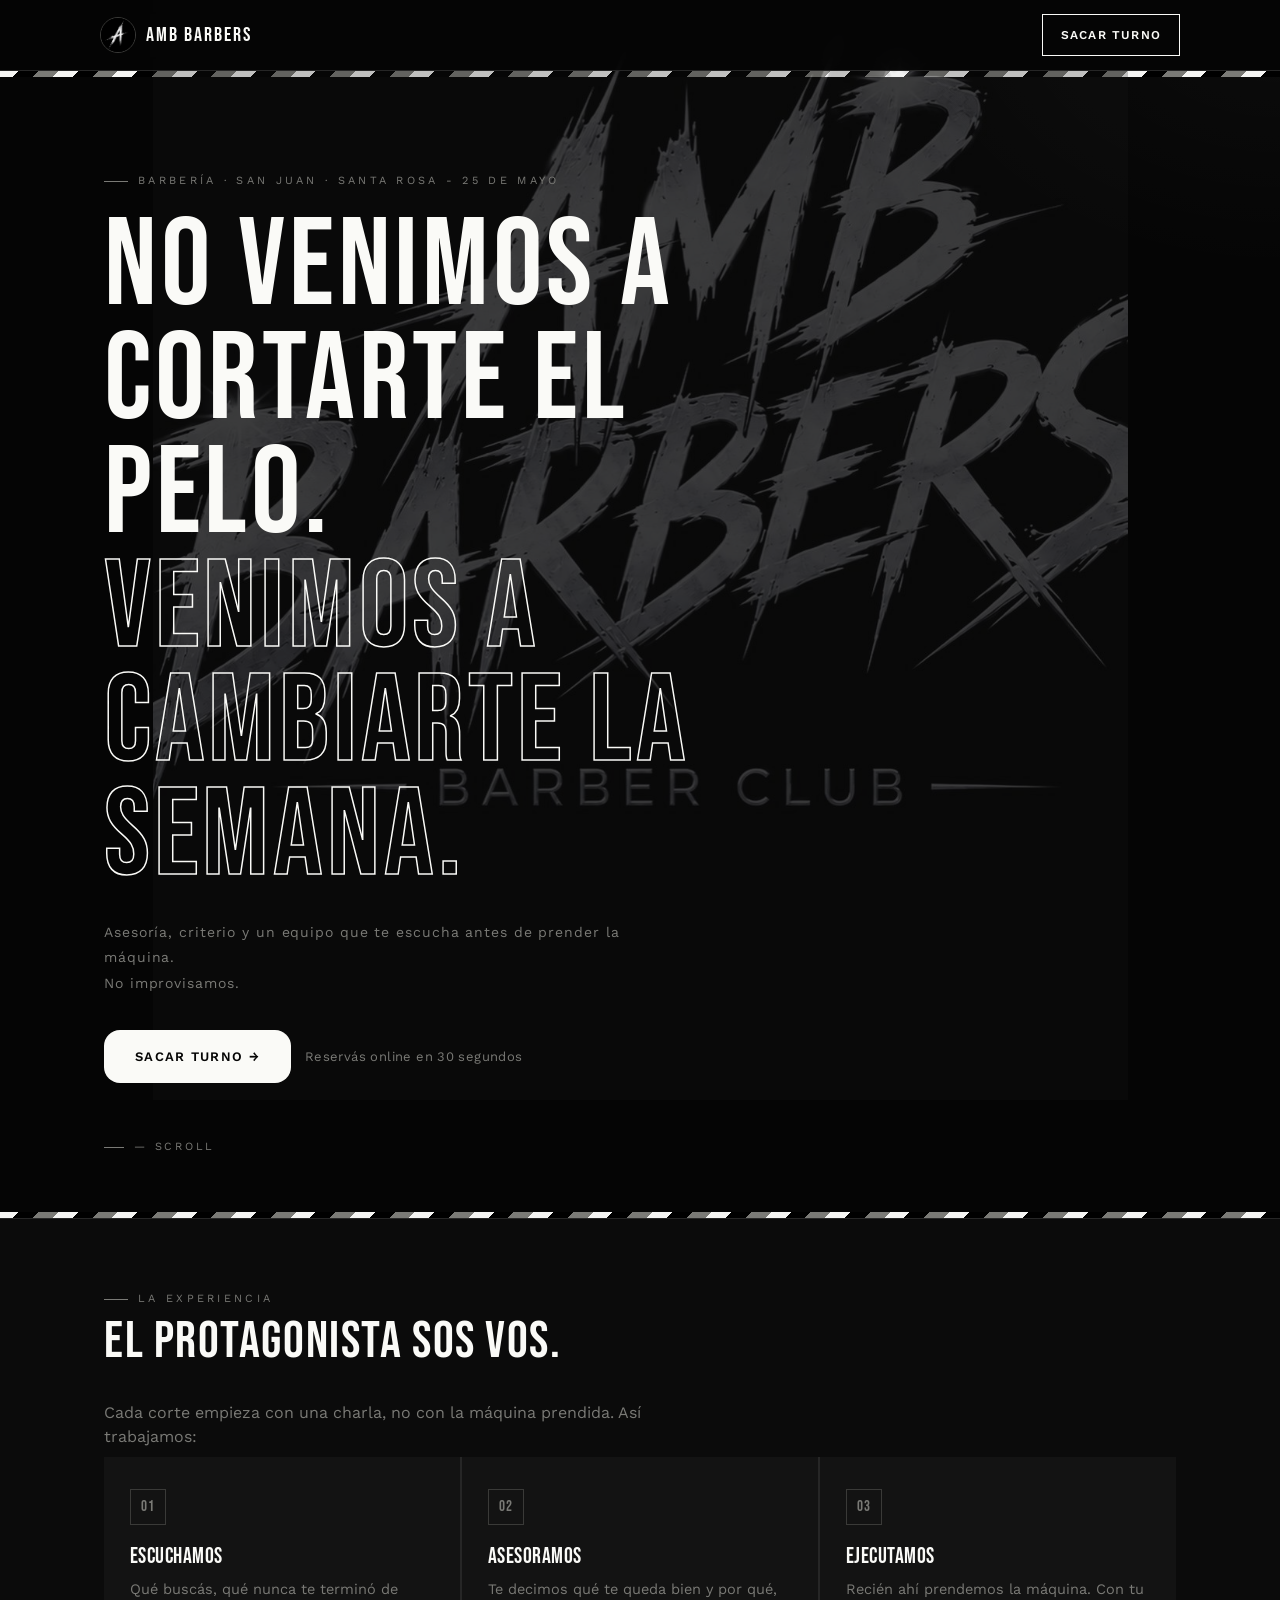
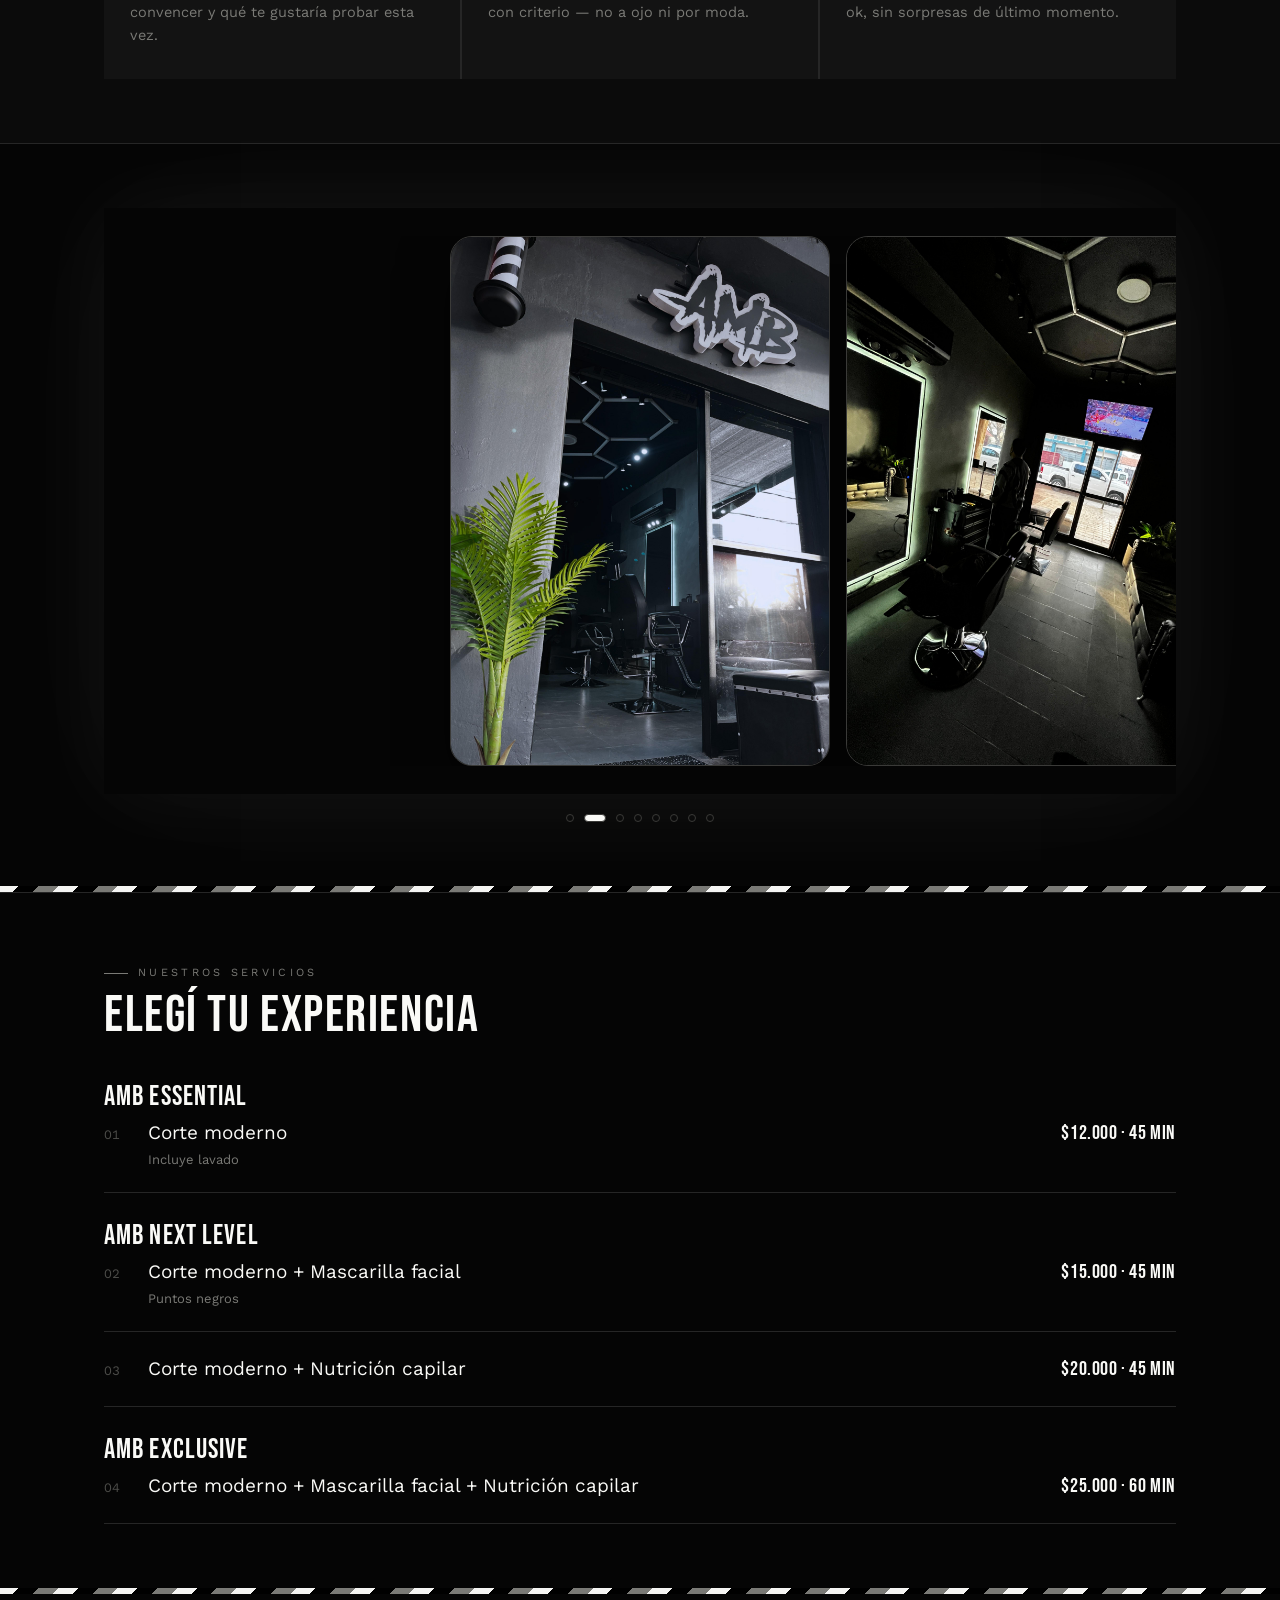
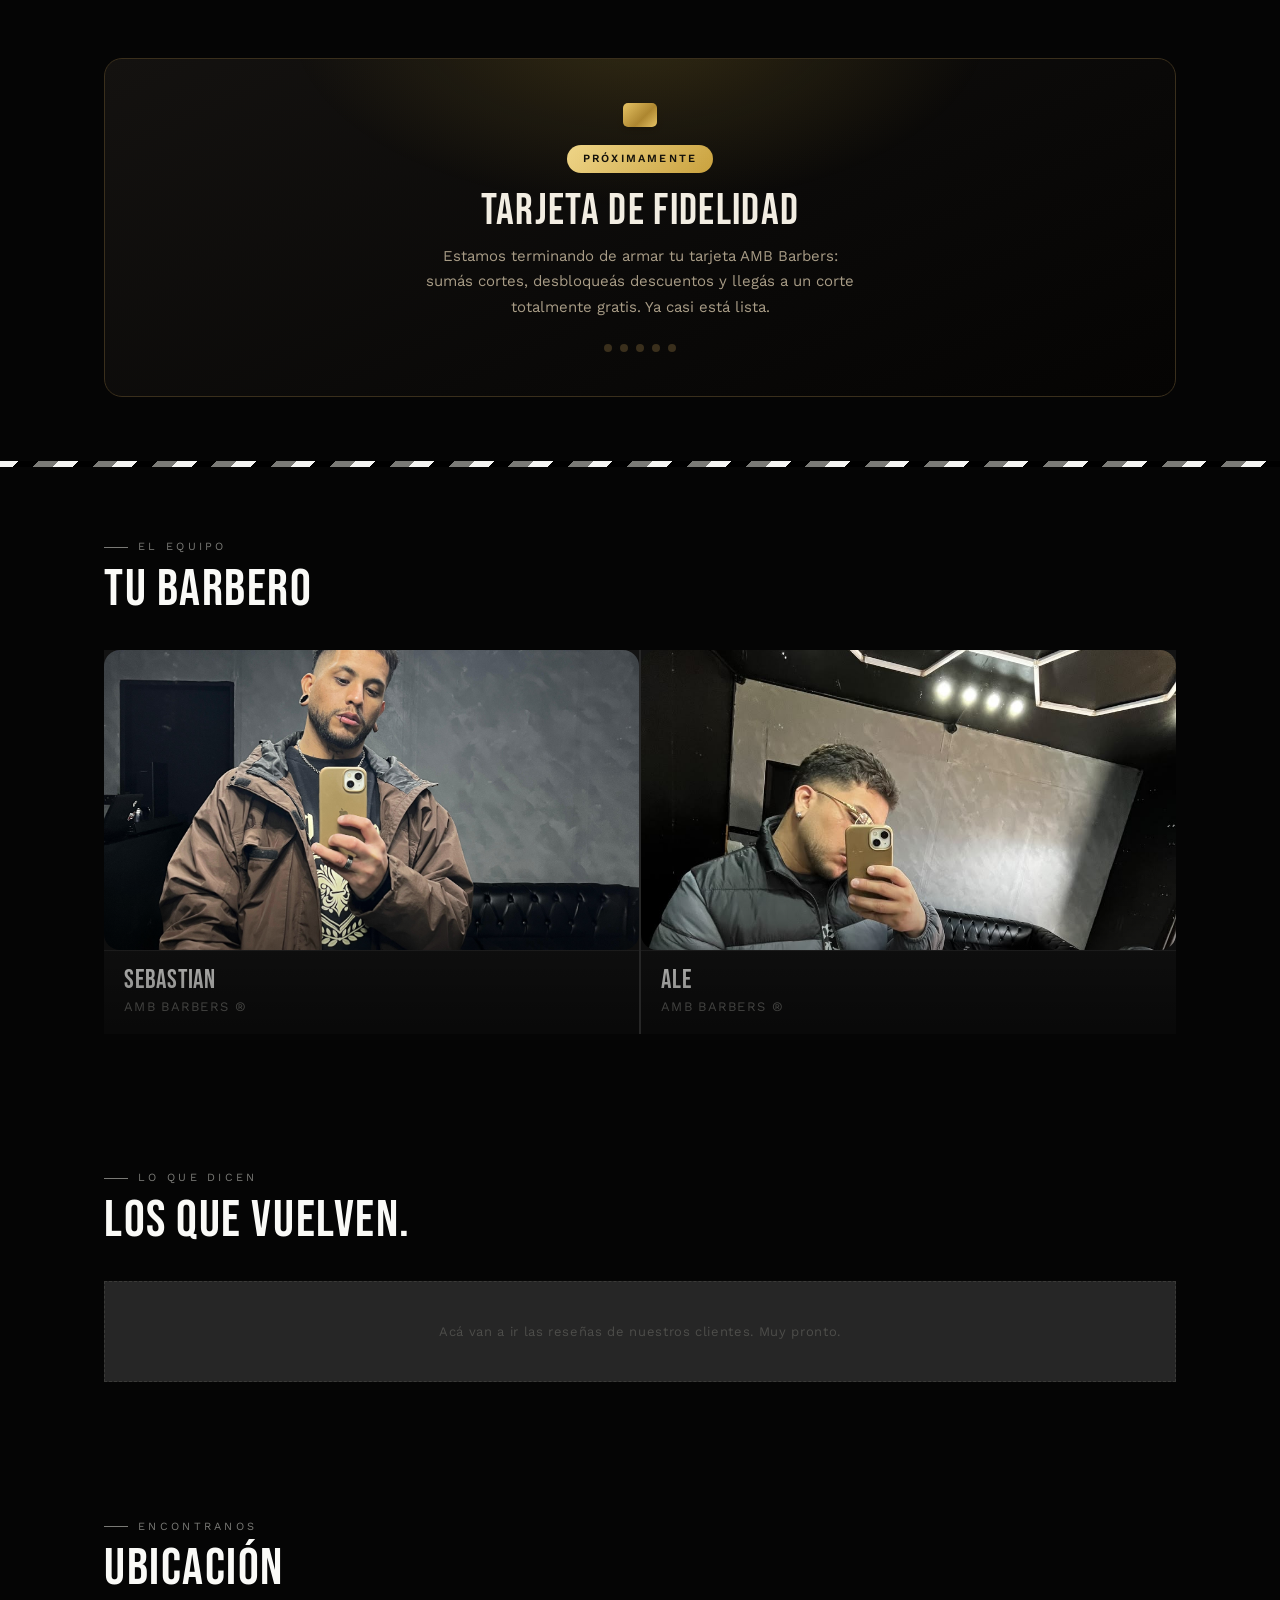
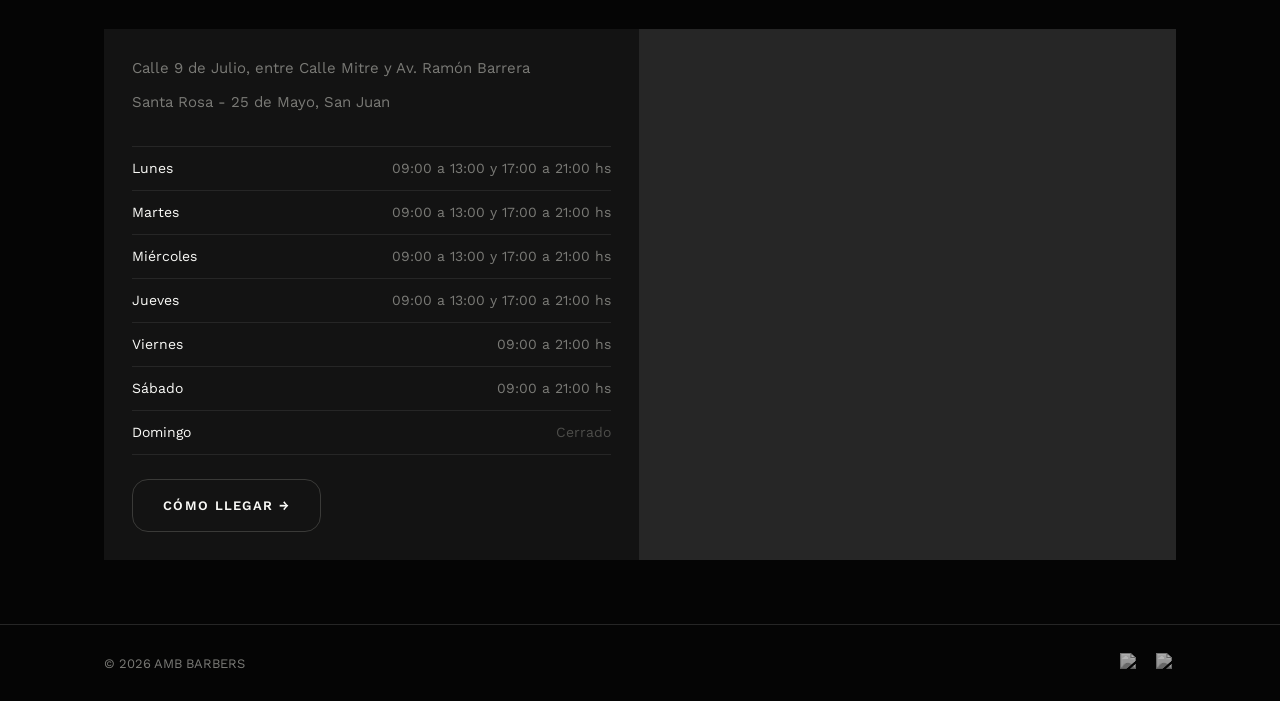
==== commit b43bec76: "Add files via upload" ====
--- a/index.html
+++ b/index.html
@@ -11,14 +11,14 @@
 <meta property="og:url" content="https://nomadcode02-design.github.io/amb-barber/">
 <meta property="og:title" content="AMB BARBERS | Turnos Online">
 <meta property="og:description" content="Reservá tu turno online en AMB BARBERS, San Juan. Elegí barbero, servicio y horario en segundos.">
-<meta property="og:image" content="https://nomadcode02-design.github.io/amb-barber/assets/preview.jpg">
-<meta property="og:image:secure_url" content="https://nomadcode02-design.github.io/amb-barber/assets/preview.jpg">
+<meta property="og:image" content="https://nomadcode02-design.github.io/amb-barber/assets/preview.jpg.jpeg">
+<meta property="og:image:secure_url" content="https://nomadcode02-design.github.io/amb-barber/assets/preview.jpg.jpeg">
 <meta property="og:locale" content="es_AR">
 
 <meta name="twitter:card" content="summary_large_image">
 <meta name="twitter:title" content="AMB BARBERS | Turnos Online">
 <meta name="twitter:description" content="Reservá tu turno online en AMB BARBERS, San Juan. Elegí barbero, servicio y horario en segundos.">
-<meta name="twitter:image" content="https://nomadcode02-design.github.io/amb-barber/assets/preview.jpg">
+<meta name="twitter:image" content="https://nomadcode02-design.github.io/amb-barber/assets/preview.jpg.jpeg">
 <link rel="preconnect" href="https://fonts.googleapis.com">
 <link href="https://fonts.googleapis.com/css2?family=Bebas+Neue&family=Work+Sans:wght@400;500;600&display=swap" rel="stylesheet">
 <link rel="stylesheet" href="style.css">
@@ -109,6 +109,59 @@
       <h2>Elegí tu experiencia</h2>
     </div>
     <div id="services-list"><!-- se completa desde data.js --></div>
+  </div>
+</section>
+
+<div class="stripe"></div>
+
+<style>
+  .fidelidad-teaser{
+    position:relative;overflow:hidden;
+    background:linear-gradient(155deg,#141210 0%,#0a0908 60%,#050403 100%);
+    border:1px solid #3a2f1c;
+    border-radius:18px;
+    padding:44px 32px;
+    text-align:center;
+  }
+  .fidelidad-teaser::before{
+    content:'';position:absolute;inset:0;
+    background:radial-gradient(ellipse 500px 260px at 50% -10%, rgba(212,175,55,.18), transparent 70%);
+    pointer-events:none;
+  }
+  .fidelidad-teaser .chip{
+    width:34px;height:24px;margin:0 auto 18px;border-radius:5px;
+    background:linear-gradient(135deg,#e8c66a,#a9822f 60%,#e8c66a);
+    box-shadow:0 2px 6px rgba(0,0,0,.4);
+  }
+  .fidelidad-badge{
+    display:inline-block;font-size:11px;letter-spacing:.2em;text-transform:uppercase;
+    color:#0a0908;background:linear-gradient(135deg,#f0d78c,#c9a13e);
+    padding:6px 16px;border-radius:20px;margin-bottom:18px;font-weight:600;
+  }
+  .fidelidad-teaser h2{
+    font-family:'Bebas Neue',sans-serif;font-size:clamp(30px,5vw,44px);
+    letter-spacing:.03em;color:#f2ede2;margin-bottom:12px;position:relative
+  }
+  .fidelidad-teaser p{
+    color:#a89c86;font-size:15px;max-width:440px;margin:0 auto;line-height:1.7;position:relative
+  }
+  .fidelidad-teaser .dots{
+    display:flex;justify-content:center;gap:8px;margin-top:24px;position:relative
+  }
+  .fidelidad-teaser .dots span{
+    width:8px;height:8px;border-radius:50%;background:#3a2f1c;
+  }
+</style>
+
+<section class="fidelidad-section" style="padding:64px 0">
+  <div class="wrap">
+    <div class="fidelidad-teaser">
+      <div class="chip"></div>
+      <span class="fidelidad-badge">Próximamente</span>
+      <h2>Tarjeta de fidelidad</h2>
+      <p>Estamos terminando de armar tu tarjeta AMB Barbers: sumás cortes, desbloqueás descuentos y llegás a un corte totalmente gratis. Ya casi está lista.</p>
+      <div class="dots"><span></span><span></span><span></span><span></span><span></span></div>
+    </div>
   </div>
 </section>
 
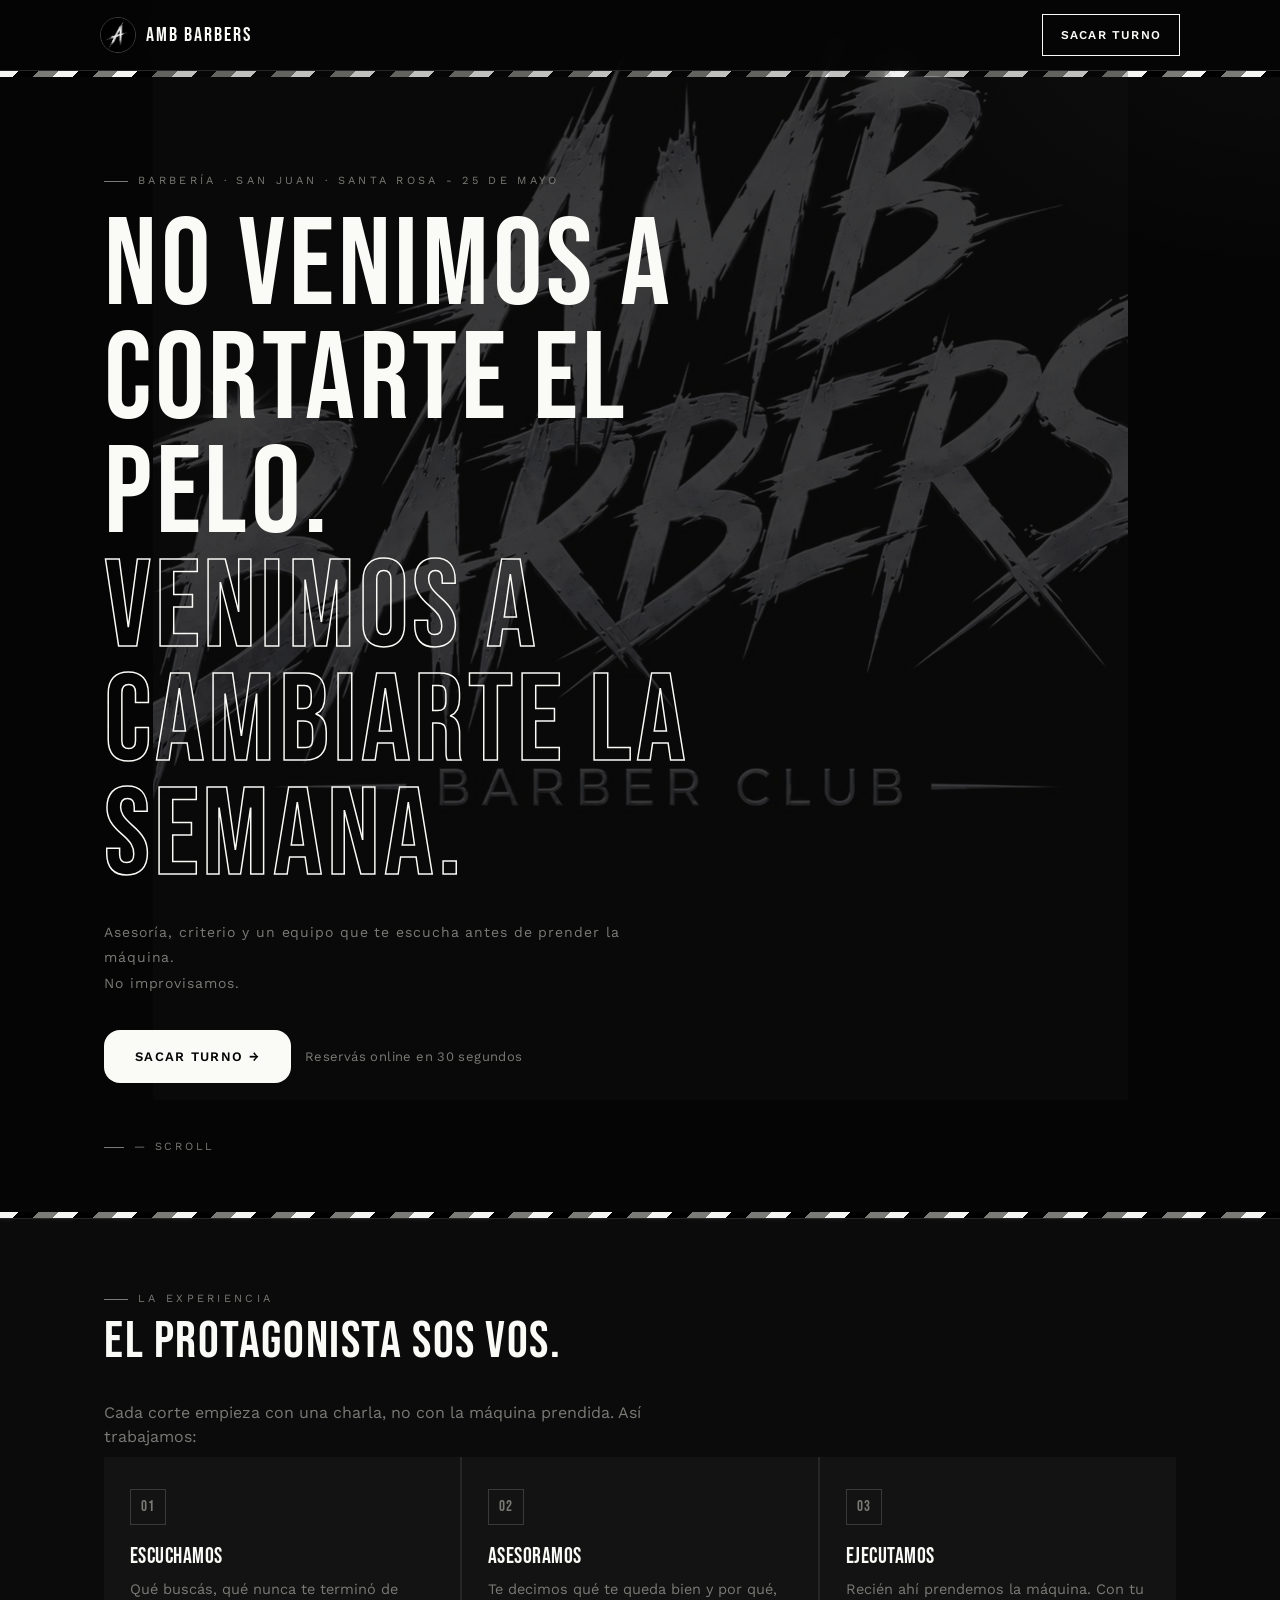
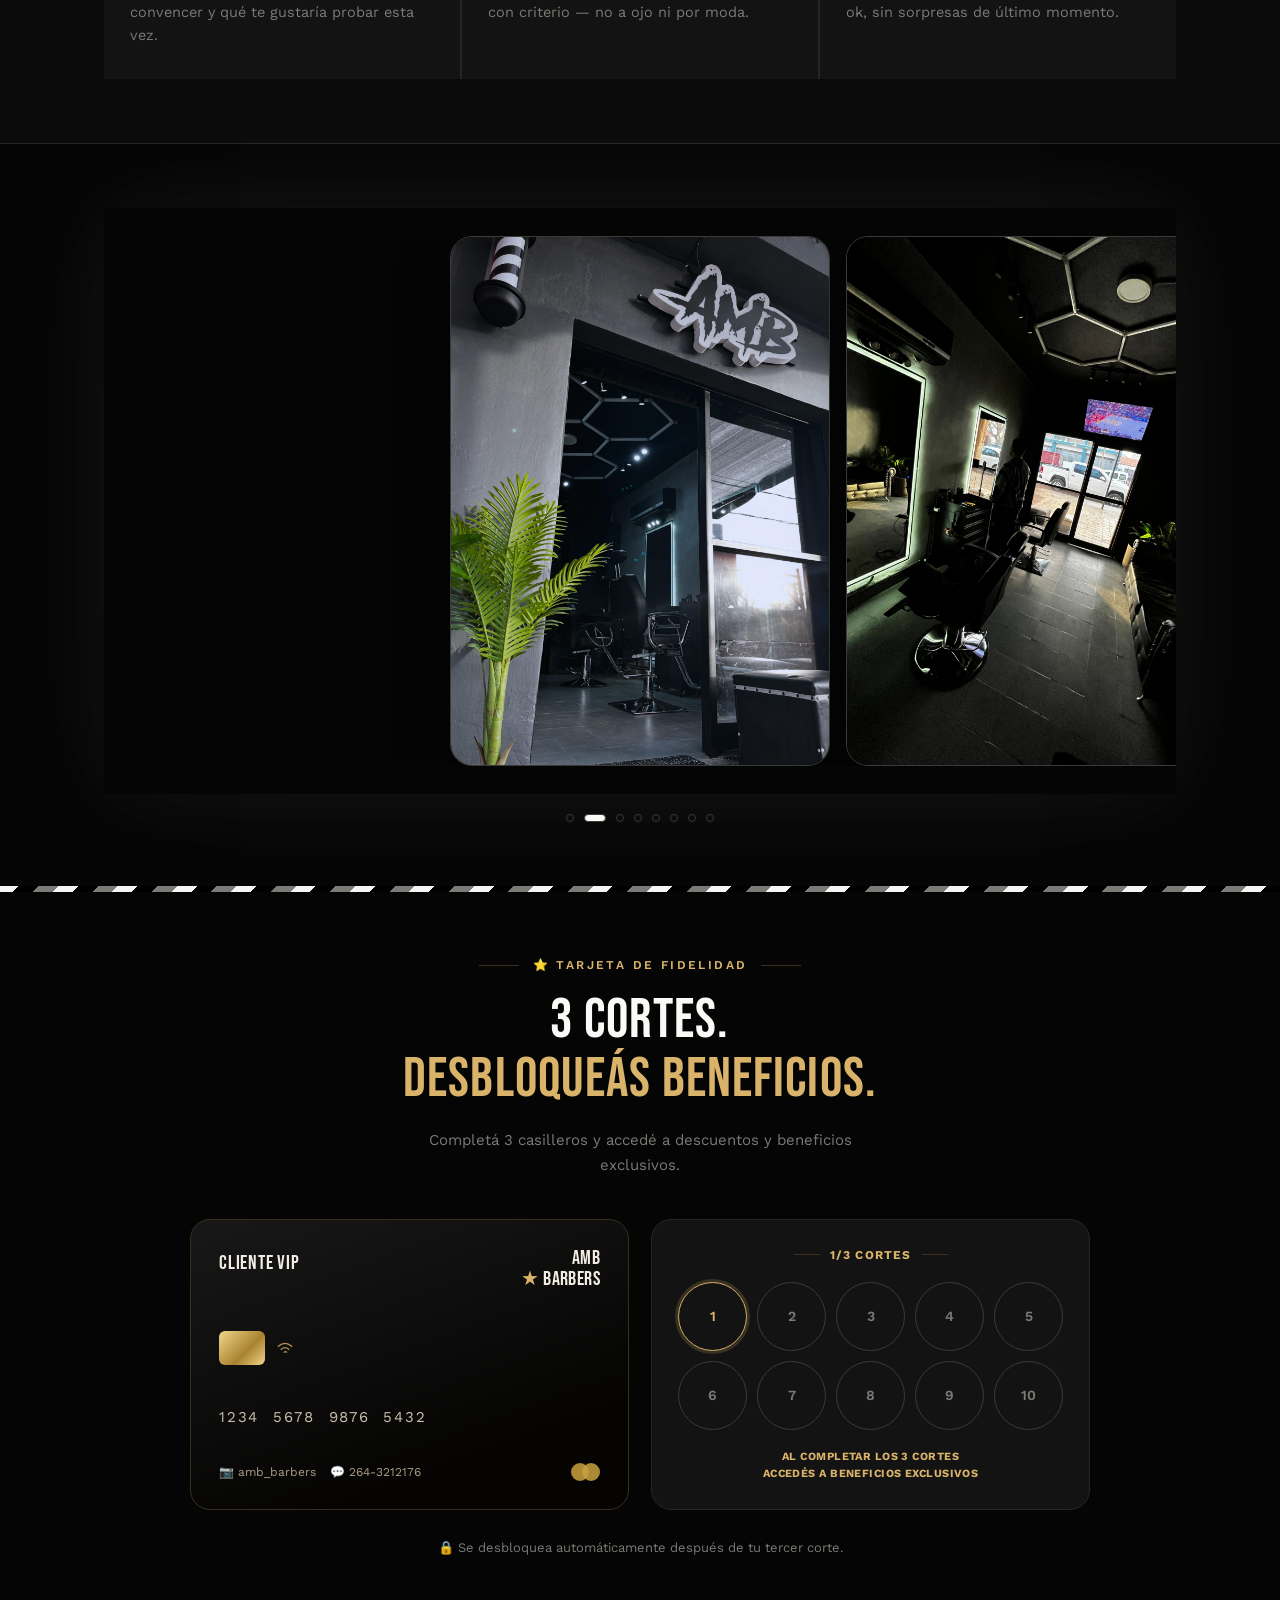
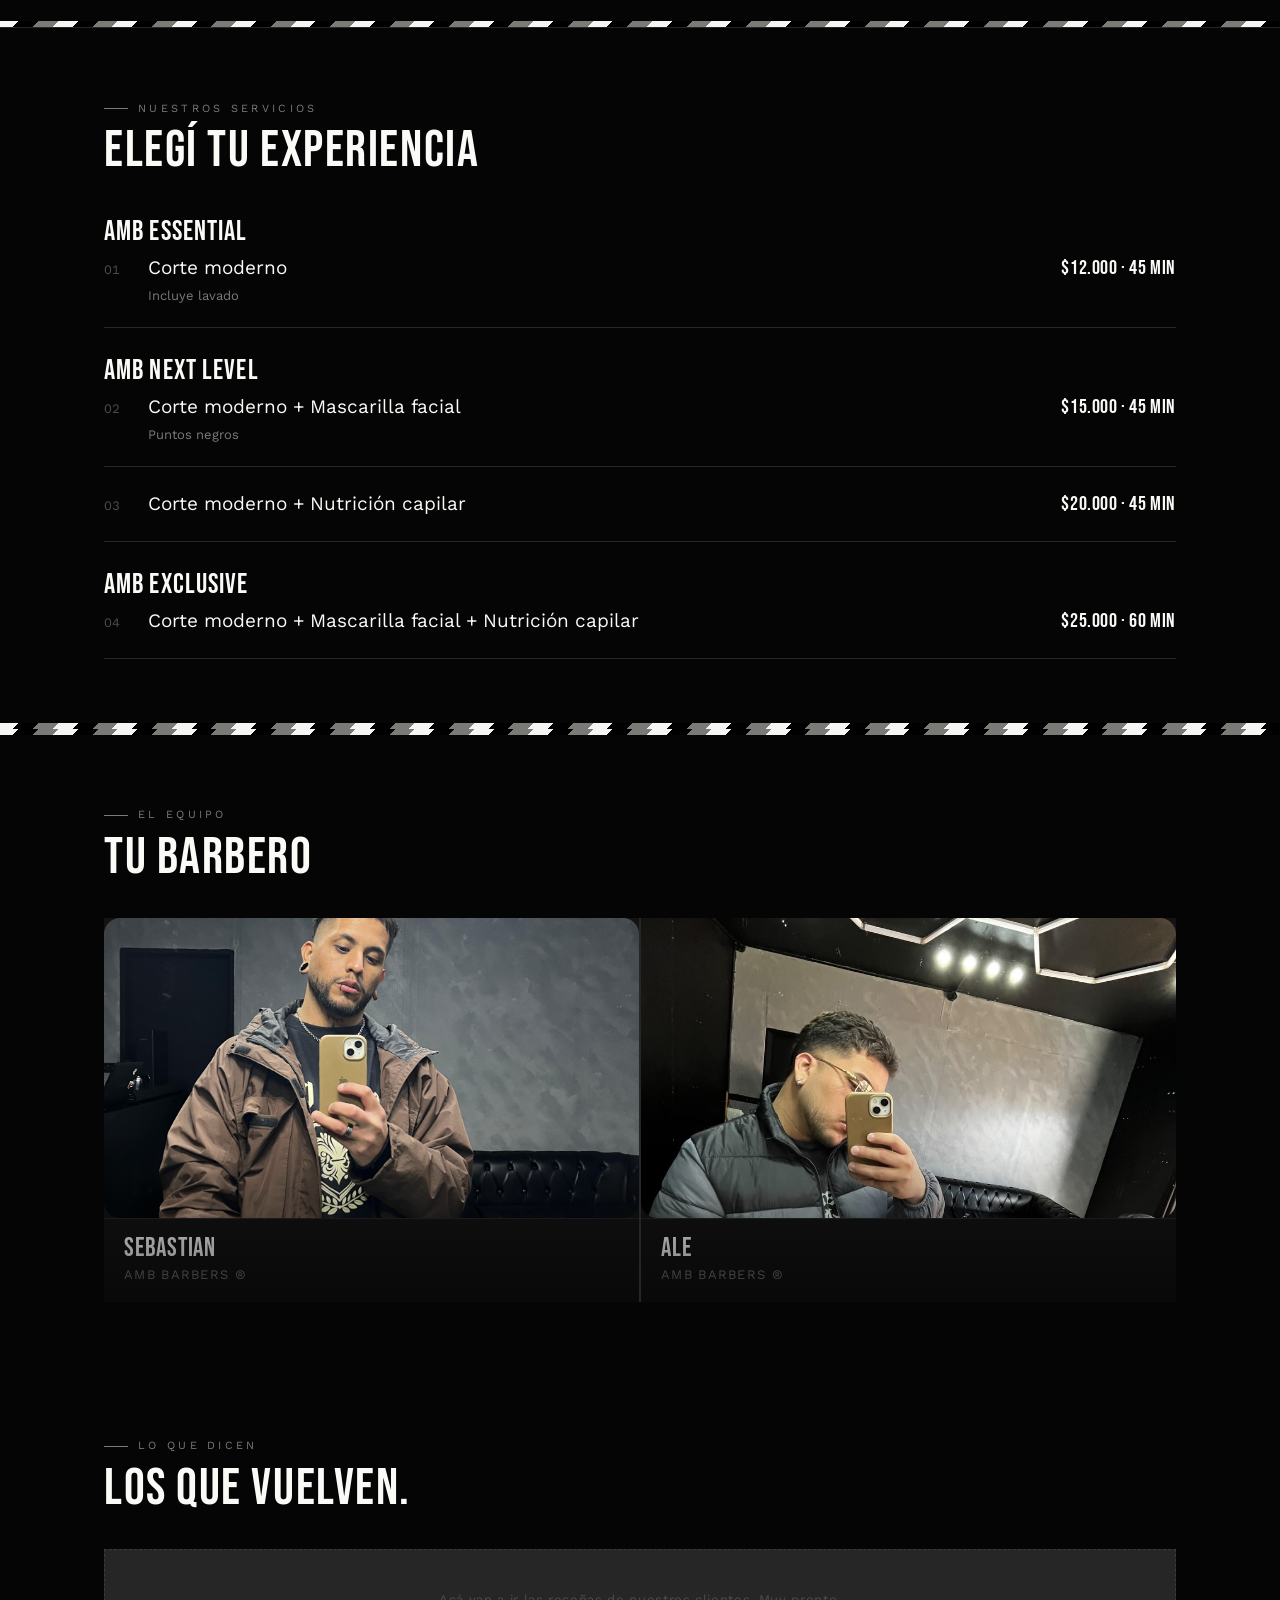
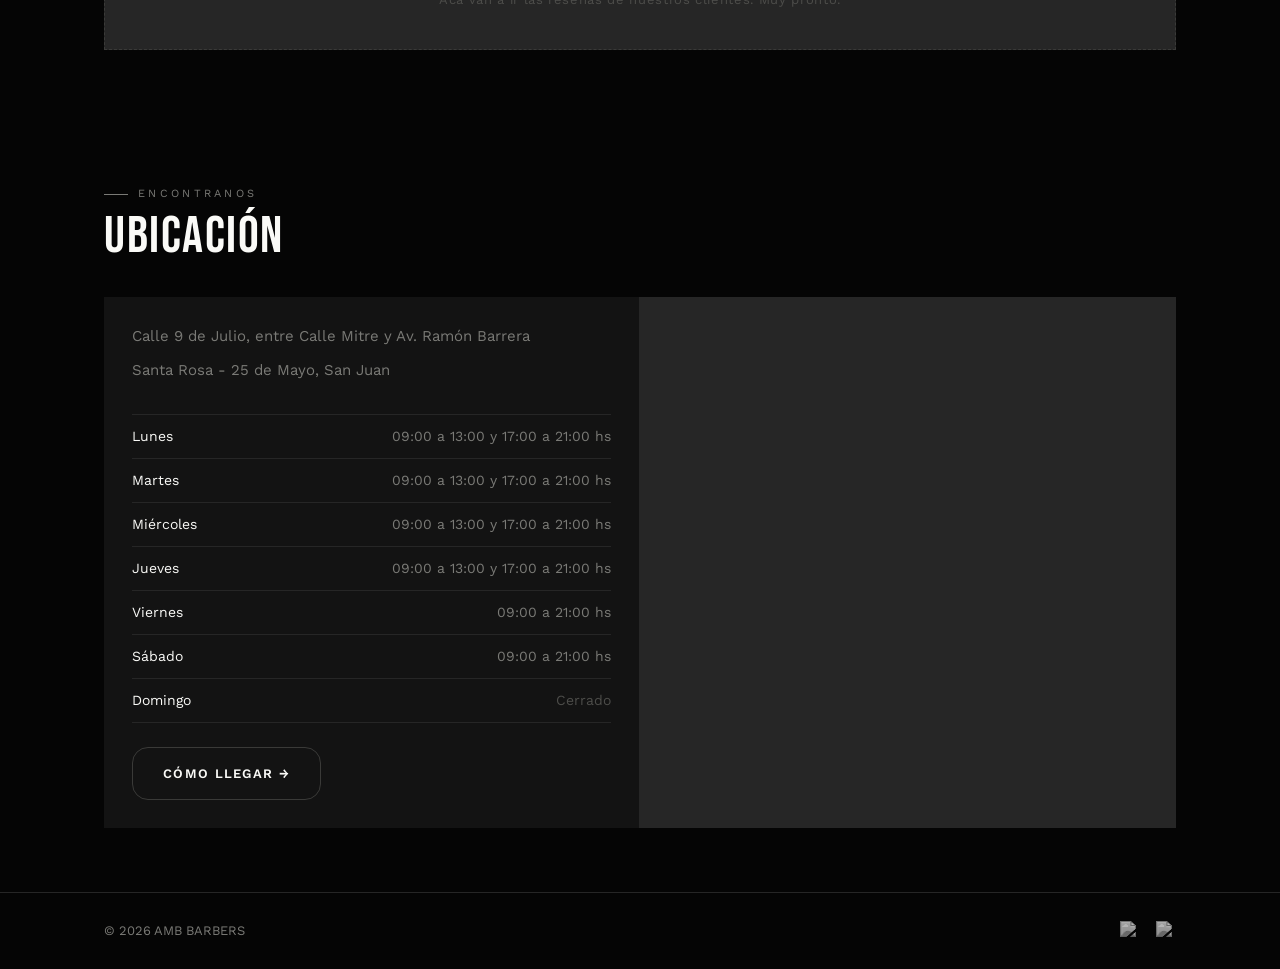
==== commit 284644bf: "Add files via upload" ====
--- a/index.html
+++ b/index.html
@@ -102,6 +102,126 @@
 
 <div class="stripe"></div>
 
+<style>
+  .fidelidad-section{padding:64px 0}
+  .fidelidad-eyebrow{
+    display:flex;align-items:center;justify-content:center;gap:14px;
+    color:#d9b36a;letter-spacing:.2em;text-transform:uppercase;font-size:12px;font-weight:600;
+    margin-bottom:18px;
+  }
+  .fidelidad-eyebrow::before,.fidelidad-eyebrow::after{content:'';width:40px;height:1px;background:#3a2f1c}
+  .fidelidad-section h2{
+    font-family:'Bebas Neue',sans-serif;text-align:center;
+    font-size:clamp(34px,7vw,56px);line-height:1.05;letter-spacing:.02em;
+  }
+  .fidelidad-section h2 .gold{color:#d9b36a}
+  .fidelidad-section .sub{
+    text-align:center;max-width:480px;margin:18px auto 40px;color:var(--fg-dim);font-size:15px;line-height:1.7;
+  }
+  .fidelidad-cards{
+    display:grid;grid-template-columns:1fr 1fr;gap:22px;max-width:900px;margin:0 auto;
+  }
+  @media(max-width:720px){.fidelidad-cards{grid-template-columns:1fr}}
+
+  /* tarjeta VIP */
+  .vip-card{
+    background:linear-gradient(160deg,#181818 0%,#050403 75%);
+    border:1px solid #3a2f1c;border-radius:20px;padding:28px;
+    display:flex;flex-direction:column;justify-content:space-between;min-height:230px;
+  }
+  .vip-top{display:flex;justify-content:space-between;align-items:flex-start}
+  .vip-label{font-family:'Bebas Neue',sans-serif;font-size:20px;letter-spacing:.04em;color:#f2ede2}
+  .vip-logo{font-family:'Bebas Neue',sans-serif;font-size:20px;letter-spacing:.02em;color:#f2ede2;text-align:right;line-height:1.05}
+  .vip-logo .star{color:#d9b36a}
+  .vip-chip-row{display:flex;align-items:center;gap:10px;margin:22px 0}
+  .vip-chip{
+    width:46px;height:34px;border-radius:6px;
+    background:linear-gradient(135deg,#f0d78c,#a9822f 60%,#f0d78c);
+  }
+  .vip-wifi{color:#d9b36a;opacity:.8}
+  .vip-number{font-family:'Work Sans',sans-serif;letter-spacing:.12em;color:#c9beac;font-size:15px;margin-bottom:16px}
+  .vip-bottom{display:flex;justify-content:space-between;align-items:center;font-size:12px;color:#a89c86}
+  .vip-bottom .socials{display:flex;gap:14px;align-items:center}
+  .vip-bottom .socials span{display:inline-flex;align-items:center;gap:5px}
+  .vip-cards-icon{display:flex}
+  .vip-cards-icon span{width:18px;height:18px;border-radius:50%;background:#c9a13e;margin-left:-7px;opacity:.85}
+
+  /* tarjeta de progreso */
+  .progress-card{
+    background:var(--panel);border:1px solid var(--line);border-radius:20px;padding:26px;text-align:center;
+  }
+  .progress-eyebrow{
+    display:flex;align-items:center;justify-content:center;gap:10px;
+    color:#d9b36a;font-size:12px;font-weight:700;letter-spacing:.1em;margin-bottom:18px;
+  }
+  .progress-eyebrow::before,.progress-eyebrow::after{content:'';width:26px;height:1px;background:#3a2f1c}
+  .progress-dots{display:grid;grid-template-columns:repeat(5,1fr);gap:10px;margin-bottom:18px}
+  .progress-dots .pdot{
+    aspect-ratio:1;border-radius:50%;display:flex;align-items:center;justify-content:center;
+    border:1.5px solid var(--line-strong);color:var(--fg-dim);font-family:'Work Sans',sans-serif;font-size:14px;font-weight:600;
+  }
+  .progress-dots .pdot.activo{
+    border-color:#d9b36a;color:#d9b36a;
+    box-shadow:0 0 0 3px rgba(217,179,106,.18);
+  }
+  .progress-footer{color:#d9b36a;font-size:11px;font-weight:700;letter-spacing:.04em;line-height:1.6}
+
+  .fidelidad-lock{
+    display:flex;align-items:center;justify-content:center;gap:8px;
+    margin-top:28px;color:var(--fg-dim);font-size:13px;
+  }
+</style>
+
+<section class="fidelidad-section">
+  <div class="wrap">
+    <div class="fidelidad-eyebrow">⭐ Tarjeta de fidelidad</div>
+    <h2>3 cortes.<br><span class="gold">Desbloqueás beneficios.</span></h2>
+    <p class="sub">Completá 3 casilleros y accedé a descuentos y beneficios exclusivos.</p>
+
+    <div class="fidelidad-cards">
+      <div class="vip-card">
+        <div class="vip-top">
+          <span class="vip-label">CLIENTE VIP</span>
+          <span class="vip-logo">AMB<br><span class="star">★</span> BARBERS</span>
+        </div>
+        <div class="vip-chip-row">
+          <div class="vip-chip"></div>
+          <svg class="vip-wifi" width="20" height="20" viewBox="0 0 24 24" fill="none"><path d="M4 10c5-4.5 11-4.5 16 0M7.5 13.5c3.2-2.7 5.8-2.7 9 0M11 17c1-0.8 2-0.8 3 0" stroke="currentColor" stroke-width="1.6" stroke-linecap="round"/></svg>
+        </div>
+        <div class="vip-number">1234&nbsp;&nbsp;5678&nbsp;&nbsp;9876&nbsp;&nbsp;5432</div>
+        <div class="vip-bottom">
+          <div class="socials">
+            <span>📷 amb_barbers</span>
+            <span>💬 264-3212176</span>
+          </div>
+          <div class="vip-cards-icon"><span></span><span></span></div>
+        </div>
+      </div>
+
+      <div class="progress-card">
+        <div class="progress-eyebrow">1/3 CORTES</div>
+        <div class="progress-dots">
+          <span class="pdot activo">1</span>
+          <span class="pdot">2</span>
+          <span class="pdot">3</span>
+          <span class="pdot">4</span>
+          <span class="pdot">5</span>
+          <span class="pdot">6</span>
+          <span class="pdot">7</span>
+          <span class="pdot">8</span>
+          <span class="pdot">9</span>
+          <span class="pdot">10</span>
+        </div>
+        <div class="progress-footer">AL COMPLETAR LOS 3 CORTES<br>ACCEDÉS A BENEFICIOS EXCLUSIVOS</div>
+      </div>
+    </div>
+
+    <div class="fidelidad-lock">🔒 Se desbloquea automáticamente después de tu tercer corte.</div>
+  </div>
+</section>
+
+<div class="stripe"></div>
+
 <section class="services" id="servicios">
   <div class="wrap">
     <div class="section-head">
@@ -114,56 +234,7 @@
 
 <div class="stripe"></div>
 
-<style>
-  .fidelidad-teaser{
-    position:relative;overflow:hidden;
-    background:linear-gradient(155deg,#141210 0%,#0a0908 60%,#050403 100%);
-    border:1px solid #3a2f1c;
-    border-radius:18px;
-    padding:44px 32px;
-    text-align:center;
-  }
-  .fidelidad-teaser::before{
-    content:'';position:absolute;inset:0;
-    background:radial-gradient(ellipse 500px 260px at 50% -10%, rgba(212,175,55,.18), transparent 70%);
-    pointer-events:none;
-  }
-  .fidelidad-teaser .chip{
-    width:34px;height:24px;margin:0 auto 18px;border-radius:5px;
-    background:linear-gradient(135deg,#e8c66a,#a9822f 60%,#e8c66a);
-    box-shadow:0 2px 6px rgba(0,0,0,.4);
-  }
-  .fidelidad-badge{
-    display:inline-block;font-size:11px;letter-spacing:.2em;text-transform:uppercase;
-    color:#0a0908;background:linear-gradient(135deg,#f0d78c,#c9a13e);
-    padding:6px 16px;border-radius:20px;margin-bottom:18px;font-weight:600;
-  }
-  .fidelidad-teaser h2{
-    font-family:'Bebas Neue',sans-serif;font-size:clamp(30px,5vw,44px);
-    letter-spacing:.03em;color:#f2ede2;margin-bottom:12px;position:relative
-  }
-  .fidelidad-teaser p{
-    color:#a89c86;font-size:15px;max-width:440px;margin:0 auto;line-height:1.7;position:relative
-  }
-  .fidelidad-teaser .dots{
-    display:flex;justify-content:center;gap:8px;margin-top:24px;position:relative
-  }
-  .fidelidad-teaser .dots span{
-    width:8px;height:8px;border-radius:50%;background:#3a2f1c;
-  }
-</style>
-
-<section class="fidelidad-section" style="padding:64px 0">
-  <div class="wrap">
-    <div class="fidelidad-teaser">
-      <div class="chip"></div>
-      <span class="fidelidad-badge">Próximamente</span>
-      <h2>Tarjeta de fidelidad</h2>
-      <p>Estamos terminando de armar tu tarjeta AMB Barbers: sumás cortes, desbloqueás descuentos y llegás a un corte totalmente gratis. Ya casi está lista.</p>
-      <div class="dots"><span></span><span></span><span></span><span></span><span></span></div>
-    </div>
-  </div>
-</section>
+
 
 <div class="stripe"></div>
 
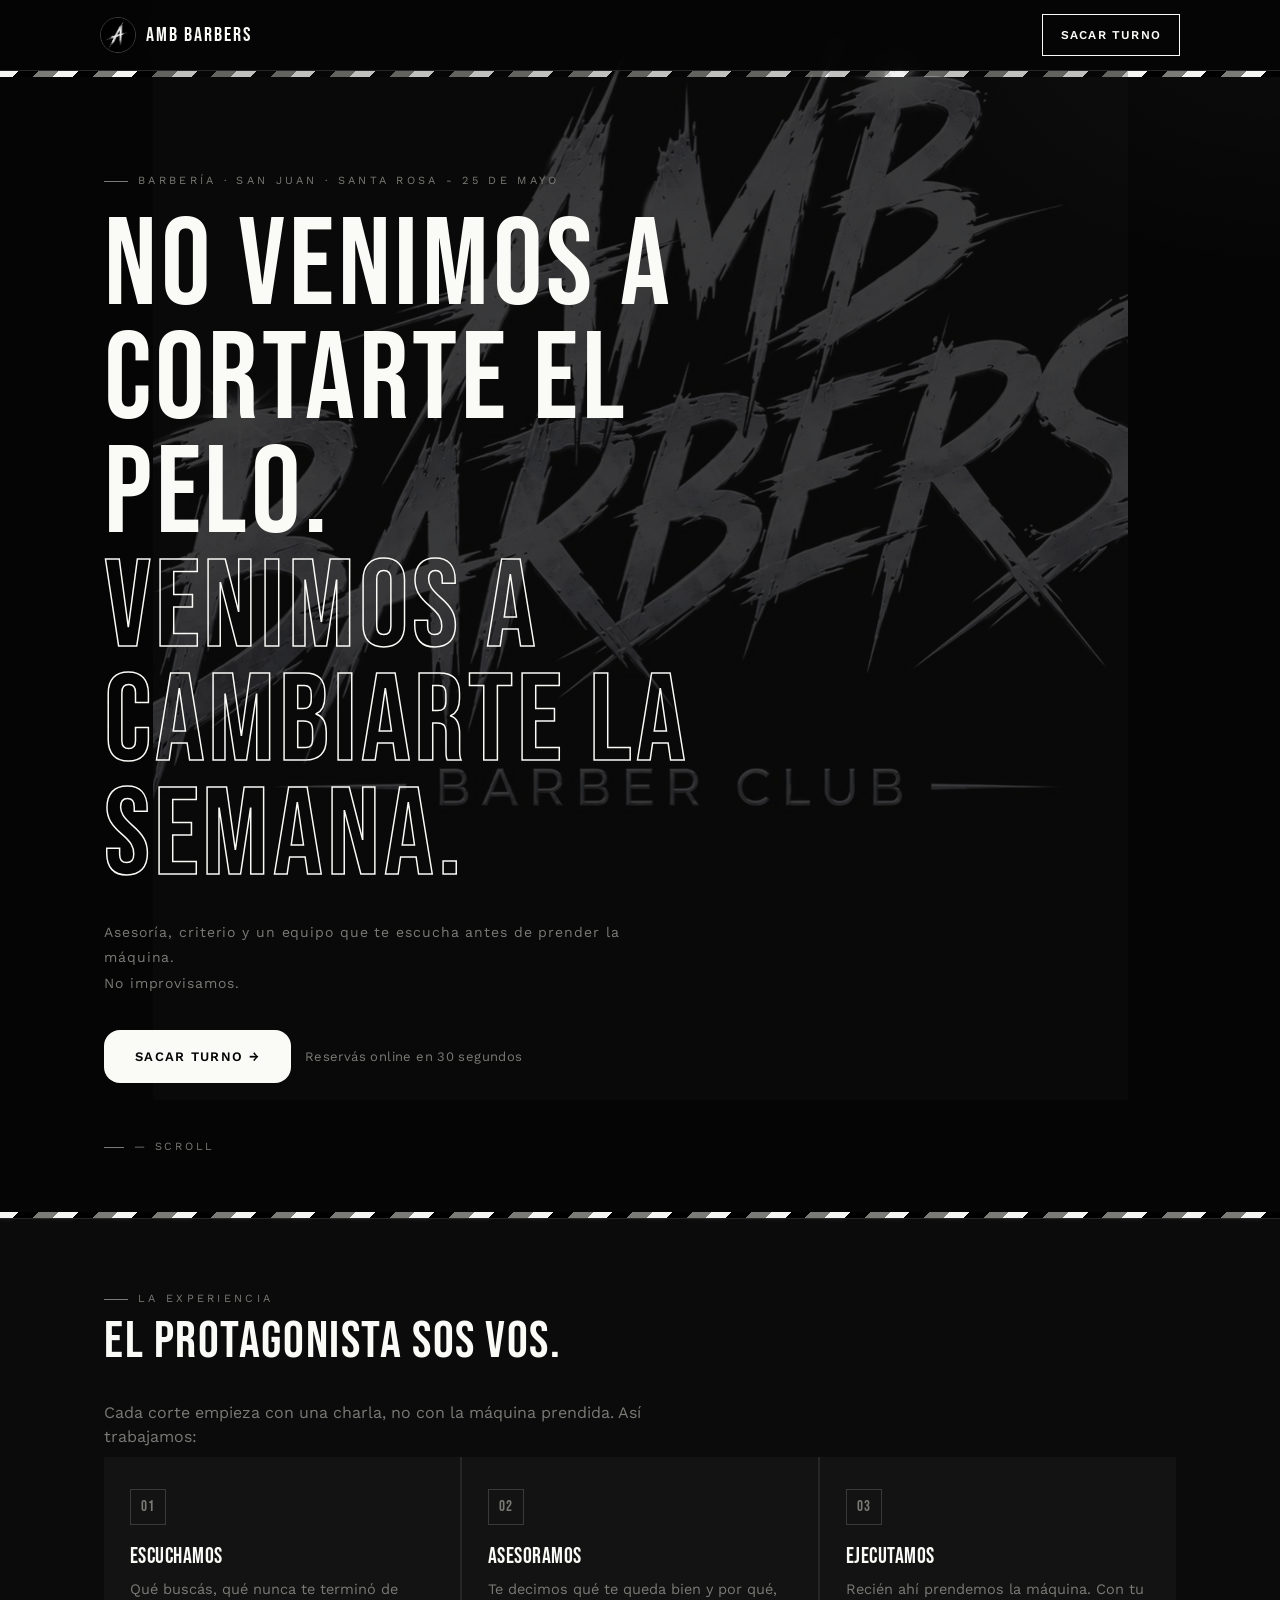
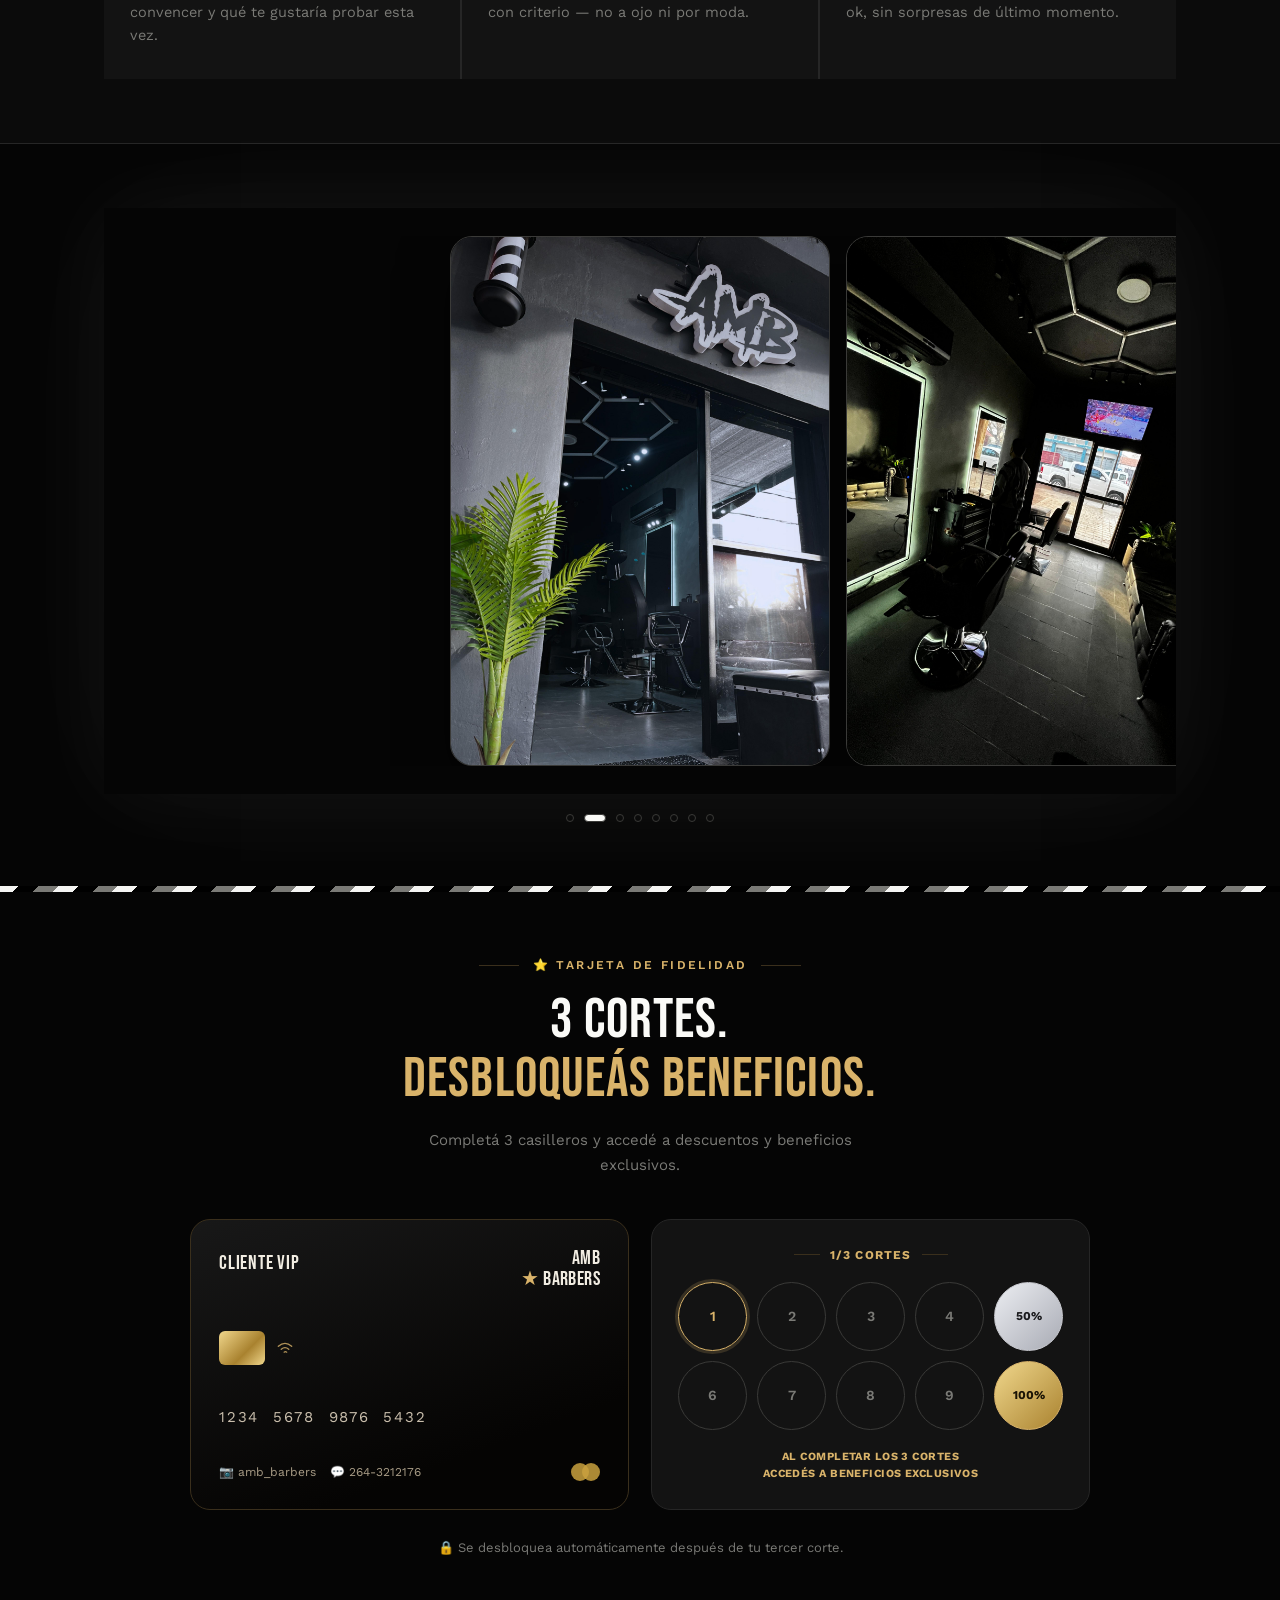
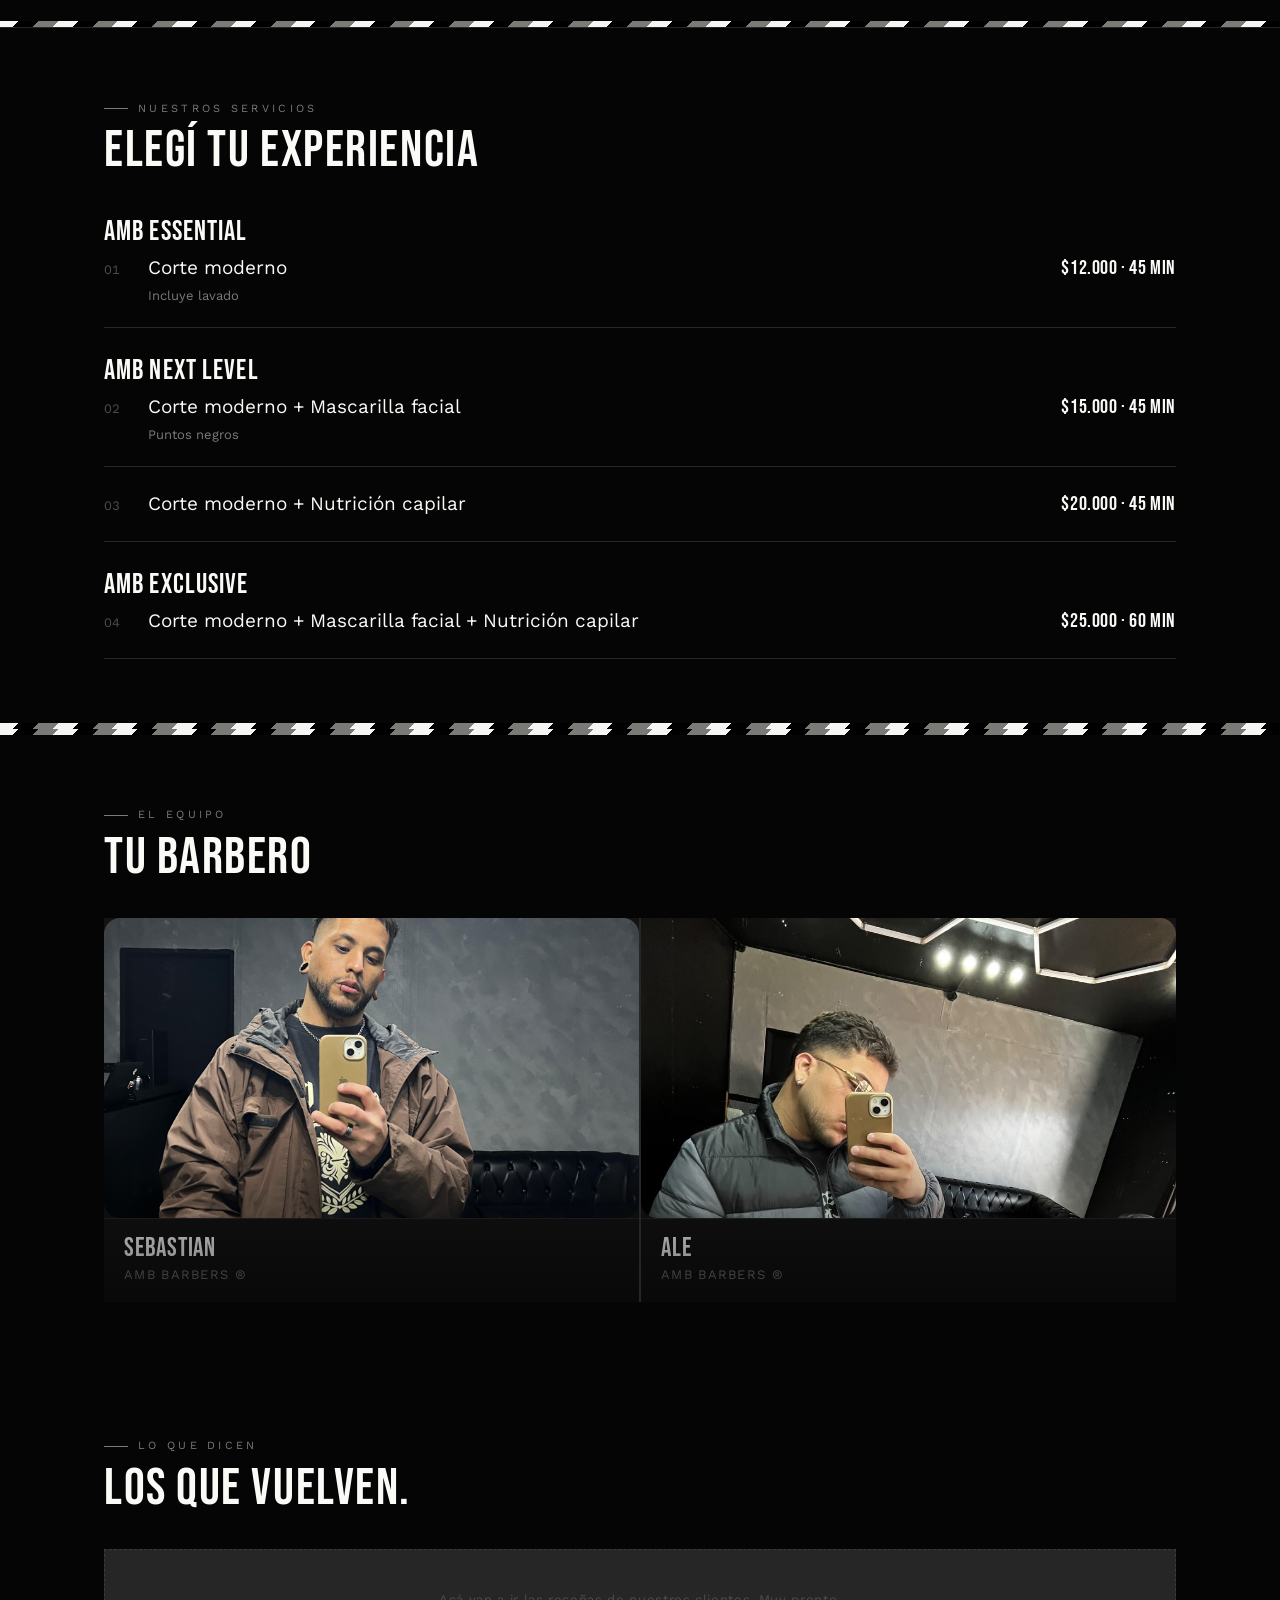
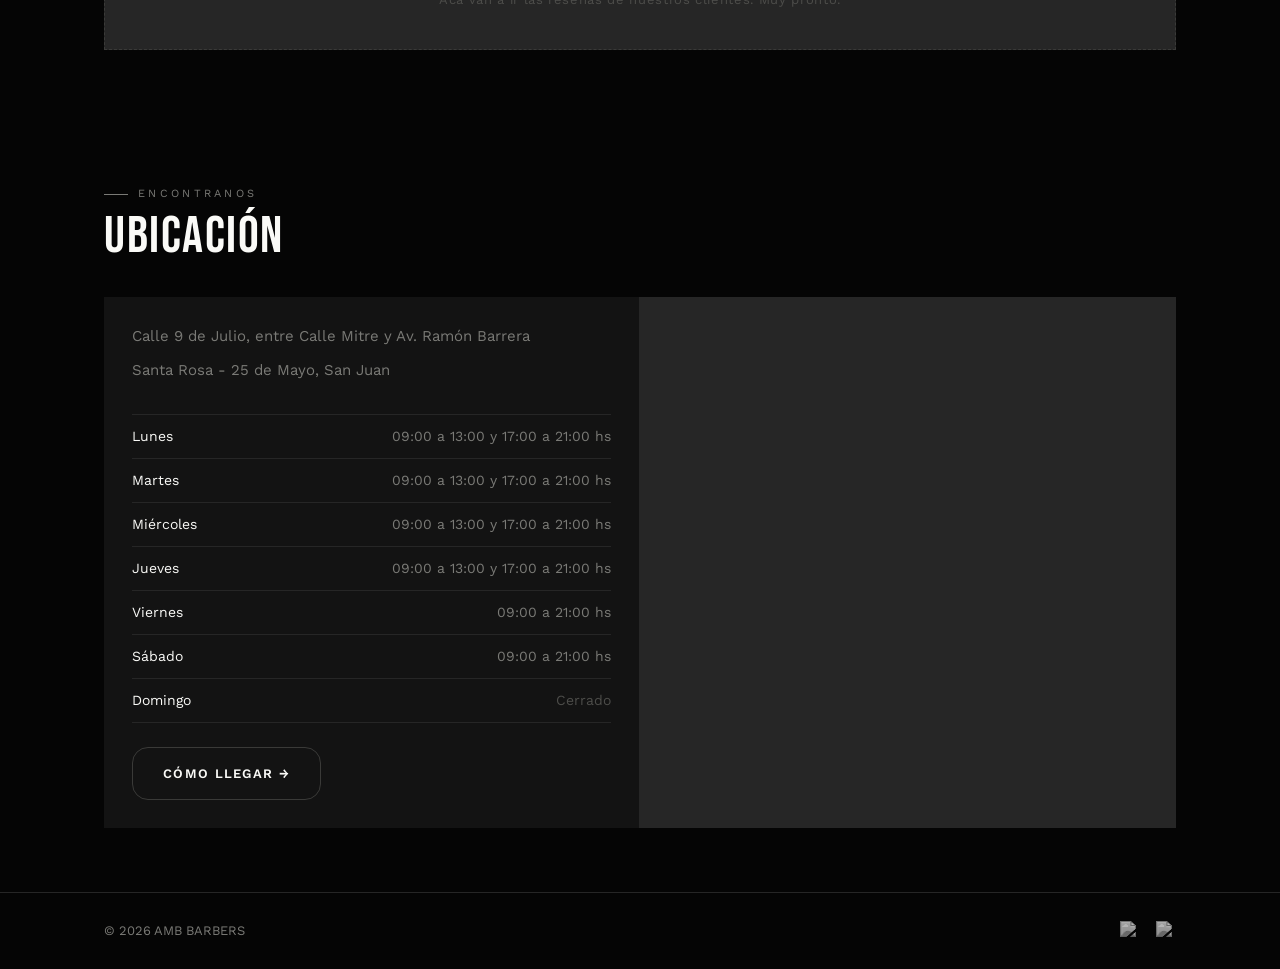
==== commit cf987c27: "Add files via upload" ====
--- a/index.html
+++ b/index.html
@@ -163,6 +163,14 @@
   .progress-dots .pdot.activo{
     border-color:#d9b36a;color:#d9b36a;
     box-shadow:0 0 0 3px rgba(217,179,106,.18);
+  }
+  .progress-dots .pdot.plata{
+    border-color:#c9cad0;background:linear-gradient(135deg,#eceef2,#a8abb4);
+    color:#1a1a1d;font-weight:700;font-size:12px;
+  }
+  .progress-dots .pdot.dorado{
+    border-color:#d9b36a;background:linear-gradient(135deg,#f0d78c,#a9822f);
+    color:#1a1305;font-weight:700;font-size:12px;
   }
   .progress-footer{color:#d9b36a;font-size:11px;font-weight:700;letter-spacing:.04em;line-height:1.6}
 
@@ -205,12 +213,12 @@
           <span class="pdot">2</span>
           <span class="pdot">3</span>
           <span class="pdot">4</span>
-          <span class="pdot">5</span>
+          <span class="pdot plata">50%</span>
           <span class="pdot">6</span>
           <span class="pdot">7</span>
           <span class="pdot">8</span>
           <span class="pdot">9</span>
-          <span class="pdot">10</span>
+          <span class="pdot dorado">100%</span>
         </div>
         <div class="progress-footer">AL COMPLETAR LOS 3 CORTES<br>ACCEDÉS A BENEFICIOS EXCLUSIVOS</div>
       </div>
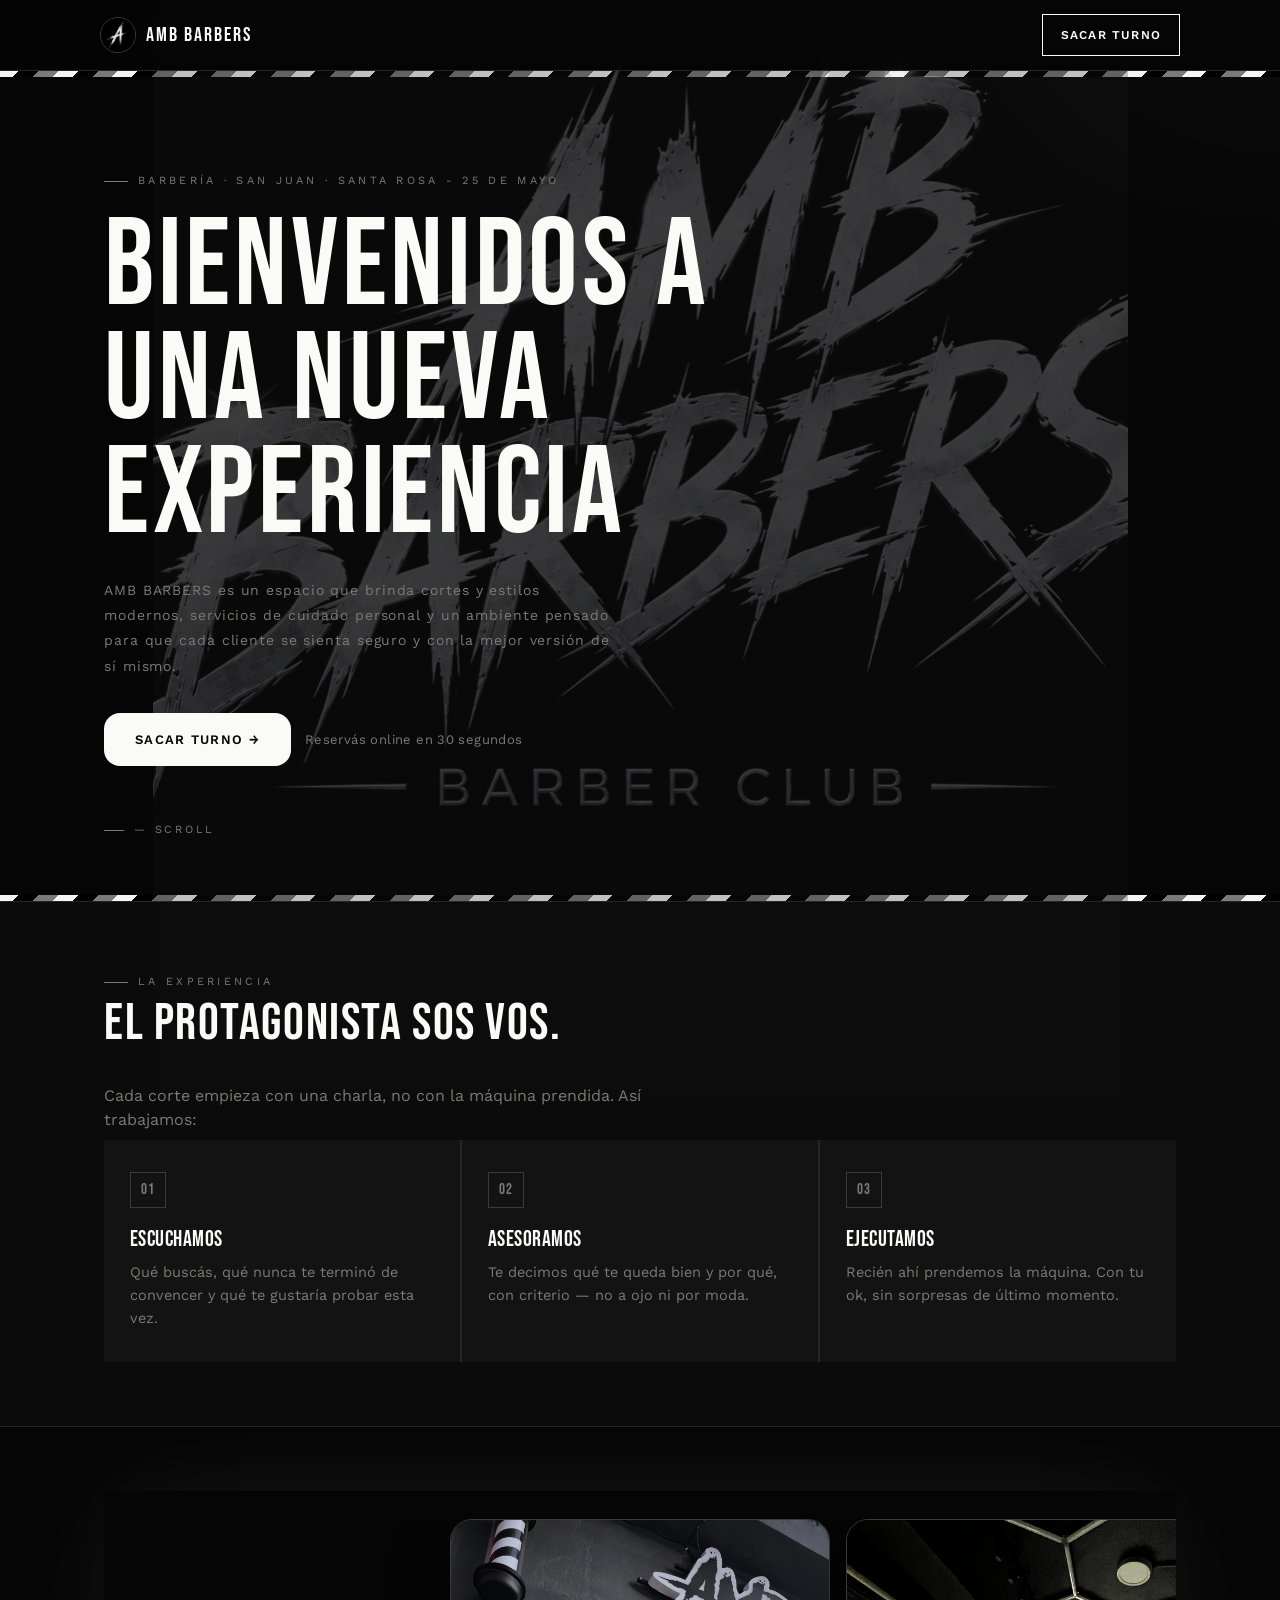
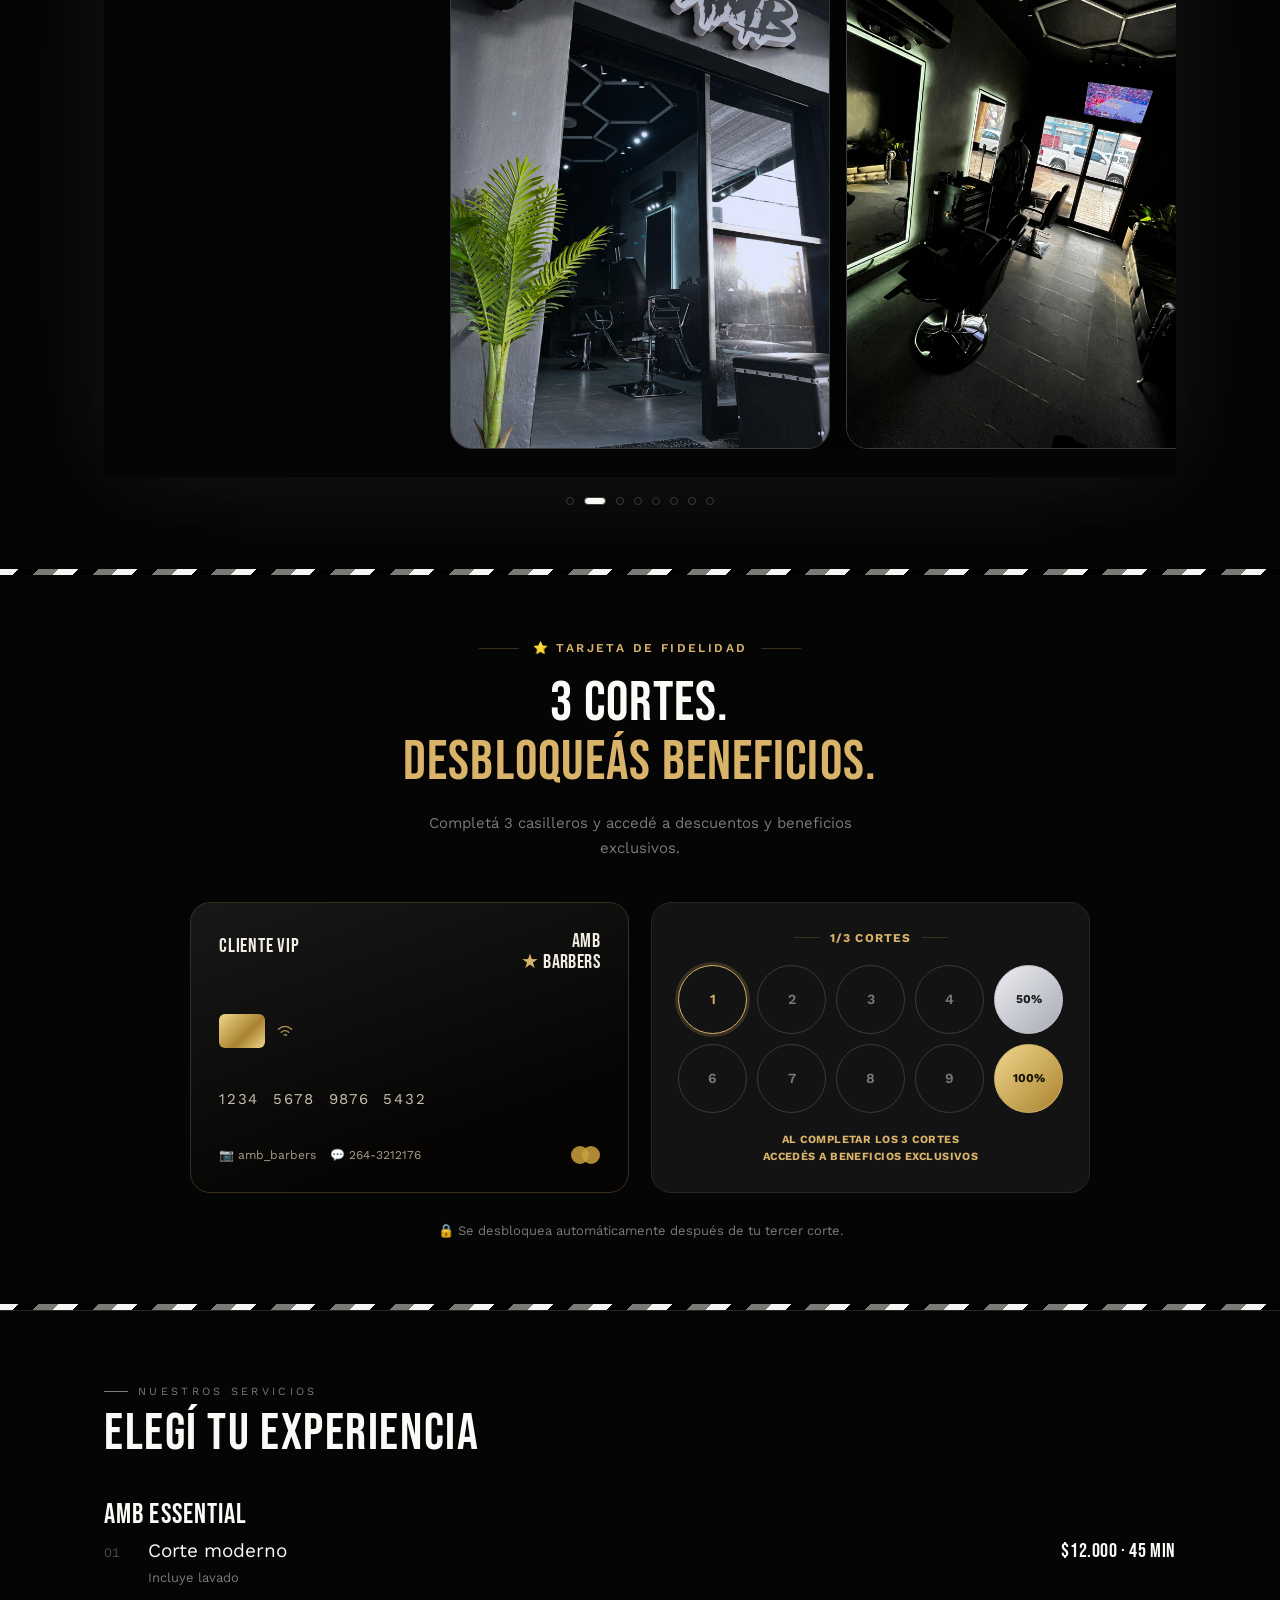
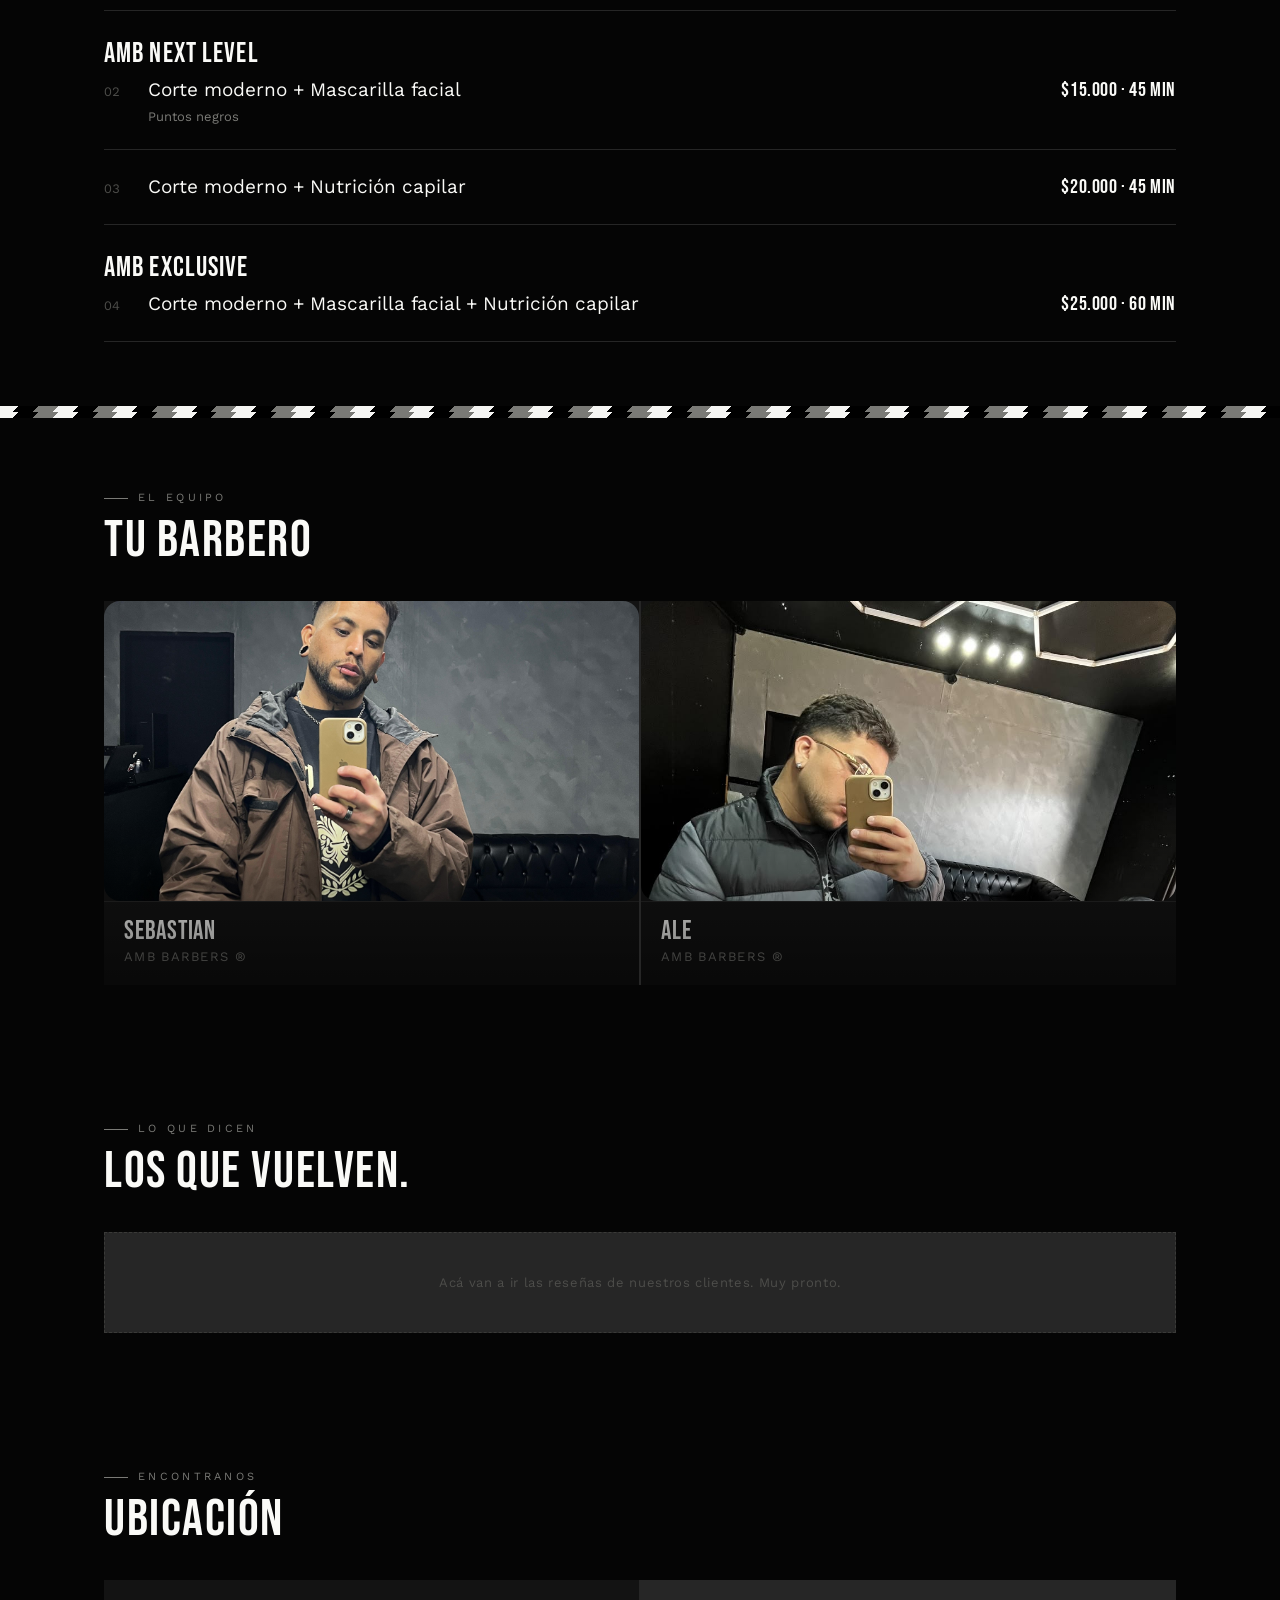
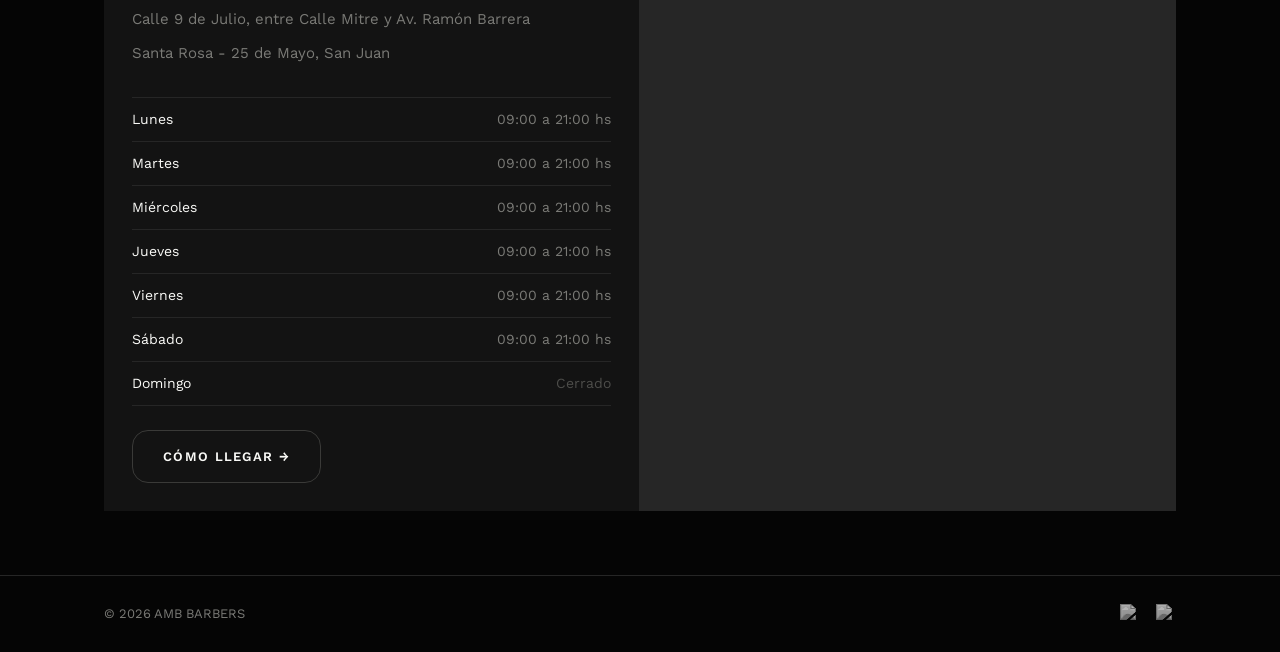
==== commit c448bde7: "Add files via upload" ====
--- a/index.html
+++ b/index.html
@@ -42,8 +42,8 @@
   <div class="wrap hero-inner">
     <div class="hero-copy">
       <div class="eyebrow">Barbería · San Juan · Santa Rosa - 25 de Mayo</div>
-      <h1>No venimos a cortarte el pelo.<br><em>Venimos a cambiarte la semana.</em></h1>
-      <p class="fine-print" style="font-size:14px;color:var(--fg-dim);letter-spacing:.9px;margin-top:26px;margin-bottom:28px;line-height:1.8;">Asesoría, criterio y un equipo que te escucha antes de prender la máquina.<br>No improvisamos.</p>
+      <h1>BIENVENIDOS A UNA NUEVA EXPERIENCIA</h1>
+      <p class="fine-print" style="font-size:14px;color:var(--fg-dim);letter-spacing:.9px;margin-top:26px;margin-bottom:28px;line-height:1.8;">AMB BARBERS es un espacio que brinda cortes y estilos modernos, servicios de cuidado personal y un ambiente pensado para que cada cliente se sienta seguro y con la mejor versión de sí mismo.</p>
       <div class="actions">
         <a class="btn btn-primary" href="formulario.html">Sacar turno →</a>
         <span class="reserva-sub">Reservás online en 30 segundos</span>
